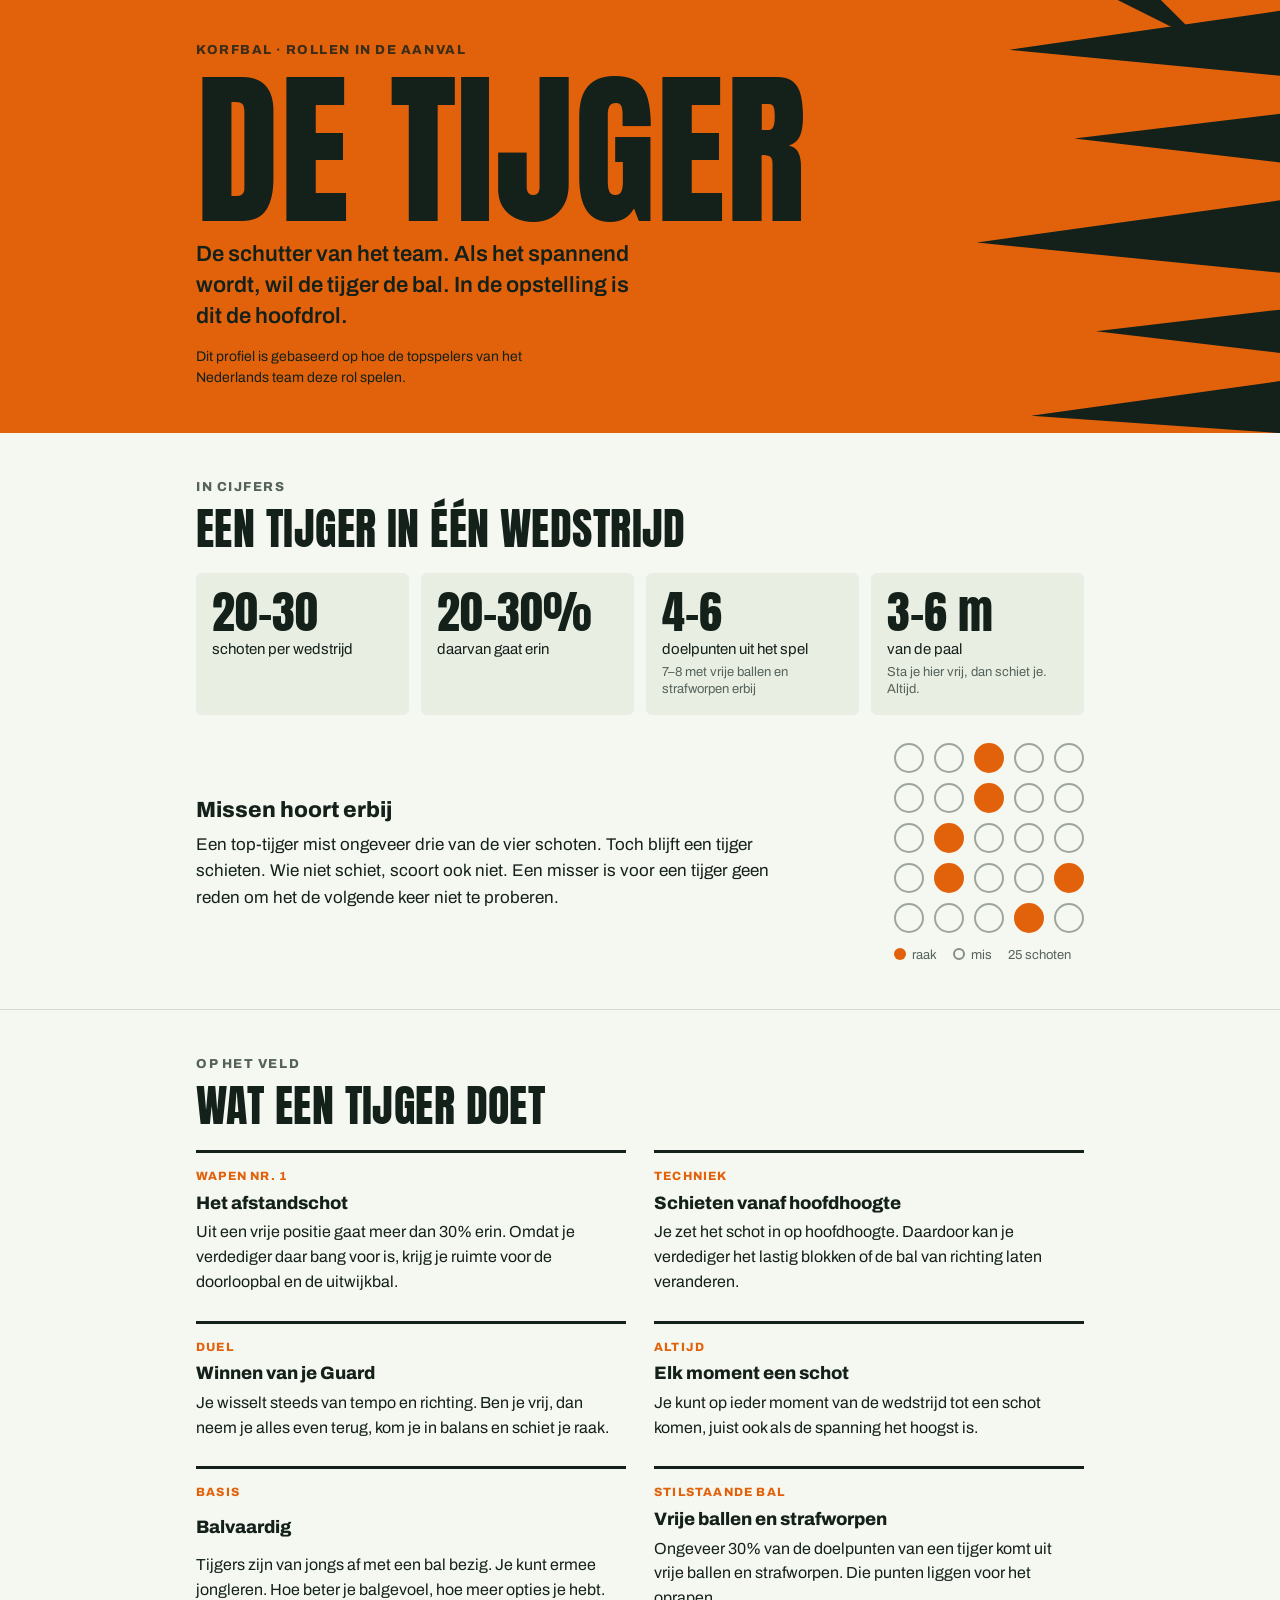
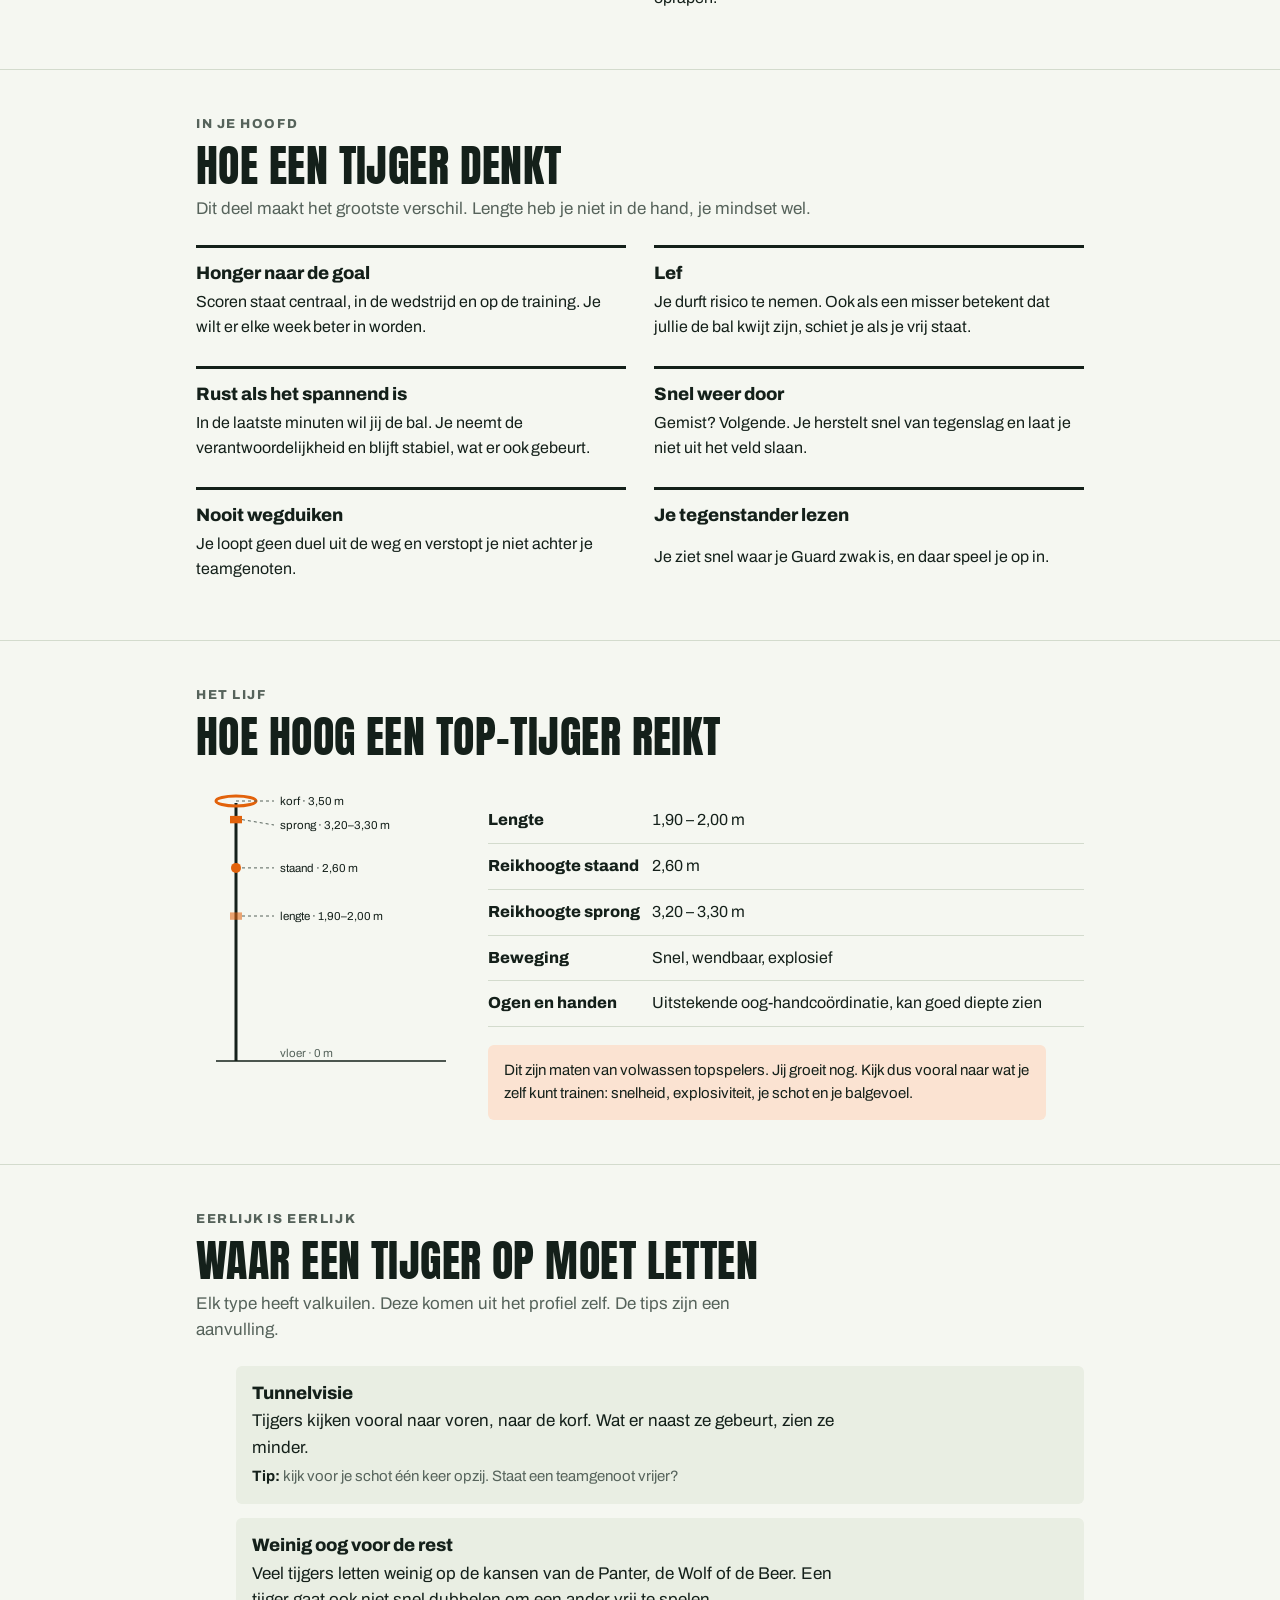
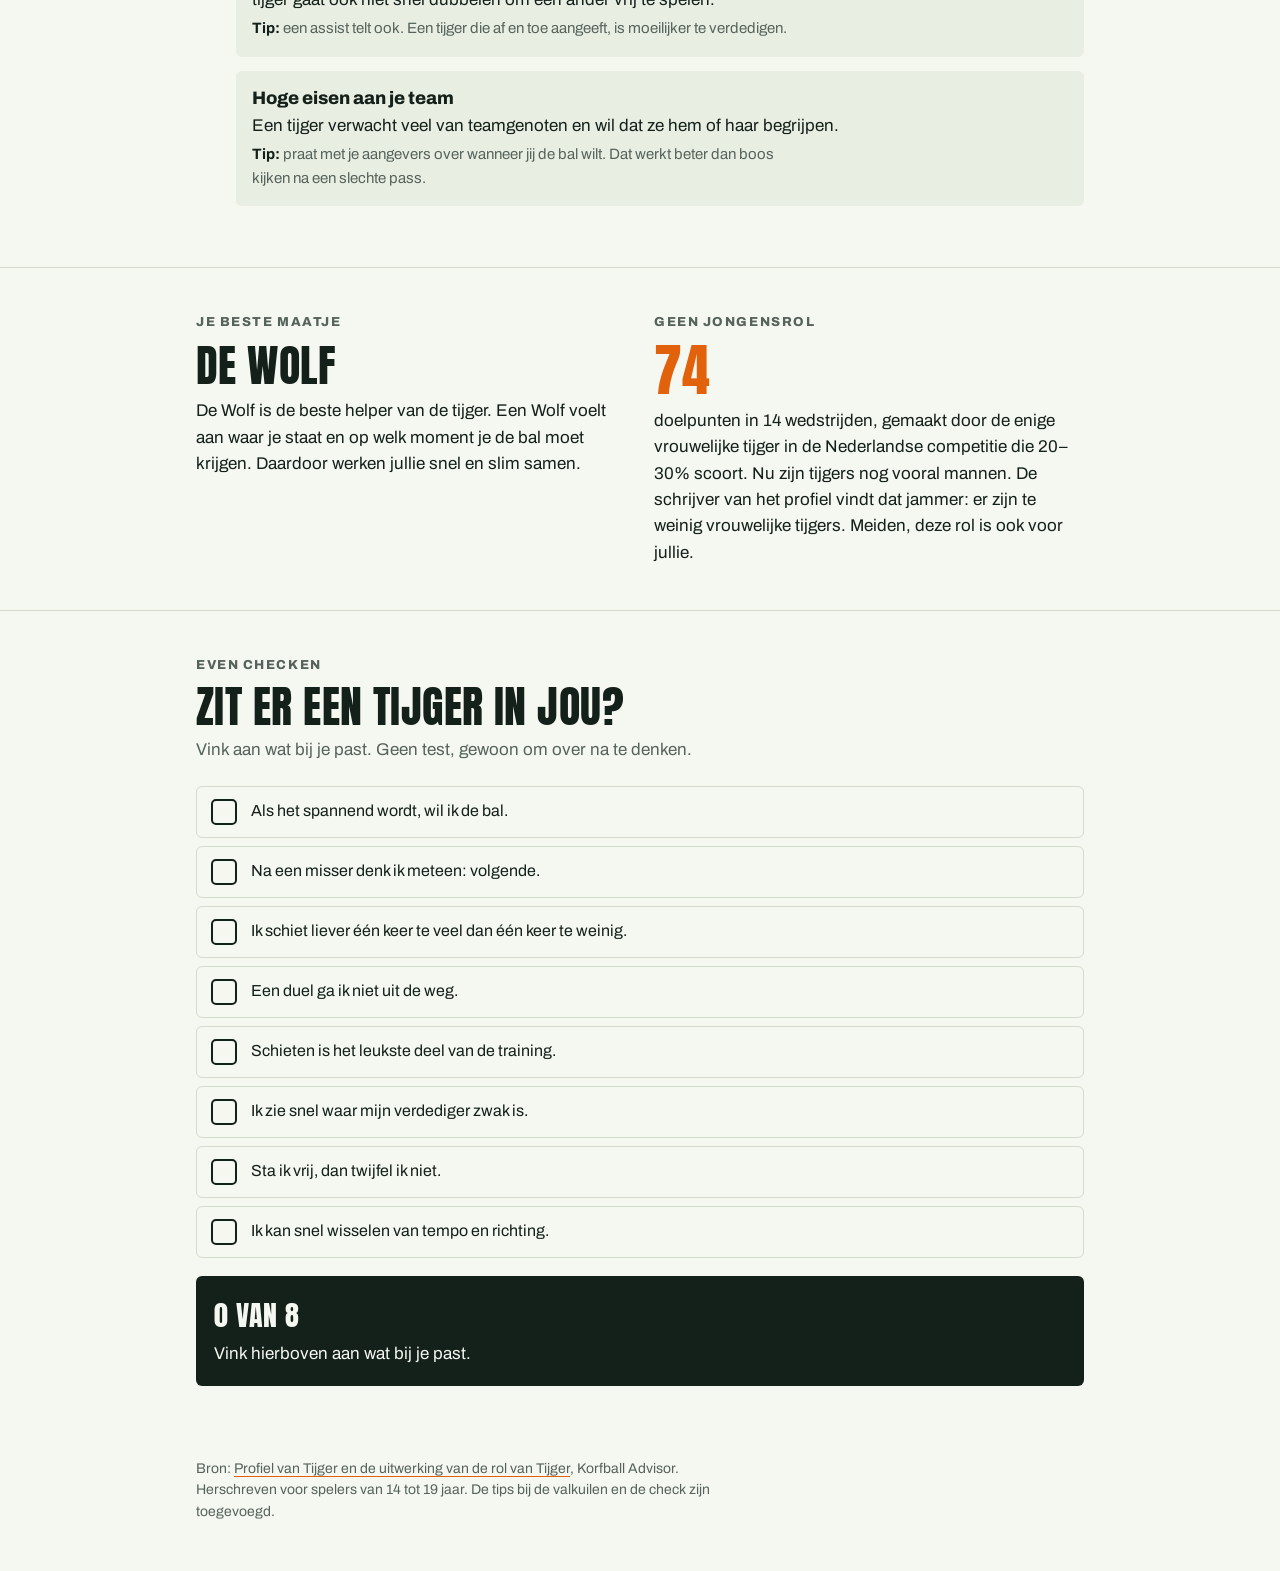
==== index.html @ 72ff1e65 "Profiel van de Tijger voor spelers van 14-19 jaar Co-Authored-By: Claude Opus 5.5 <noreply@anthropic" ====
<!doctype html>
<html lang="nl">
<head>
<meta charset="utf-8">
<meta name="viewport" content="width=device-width, initial-scale=1, viewport-fit=cover">
<style>:root{padding-top:env(safe-area-inset-top,0px);padding-bottom:env(safe-area-inset-bottom,0px)}body{margin:0}img{max-width:100%}[hidden]{display:none!important}</style>
<title>Profiel van de Tijger</title>
<link rel="preconnect" href="https://fonts.googleapis.com">
<link rel="preconnect" href="https://fonts.gstatic.com" crossorigin>
<link rel="stylesheet" href="https://fonts.googleapis.com/css2?family=Anton&family=Archivo:wght@400;600;800&display=swap">
<style>
/* Layout: oranje openingsband met tijgerstrepen, daarna één smalle kolom met korte blokken die je op je telefoon wegscrollt */
:root {
  --bg: #F5F7F1;
  --panel: #E9EEE3;
  --ink: #14201A;
  --muted: #56635B;
  --line: #D3DBCD;
  --accent: #E2620B;
  --accent-soft: #FBE3D2;
  --on-accent: #14201A;
  --stripe: #14201A;
  --display: "Anton", "Impact", "Arial Narrow", sans-serif;
  --body: "Archivo", "Helvetica Neue", Arial, sans-serif;
}
@media (prefers-color-scheme: dark) {
  :root:not([data-theme="light"]) {
    --bg: #0F1612; --panel: #18231D; --ink: #EEF2EB; --muted: #9DAAA1; --line: #2B382F;
    --accent: #FF8A2B; --accent-soft: #3A2414; --on-accent: #14201A; --stripe: #14201A;
    color-scheme: dark;
  }
}
:root[data-theme="dark"] {
  --bg: #0F1612; --panel: #18231D; --ink: #EEF2EB; --muted: #9DAAA1; --line: #2B382F;
  --accent: #FF8A2B; --accent-soft: #3A2414; --on-accent: #14201A; --stripe: #14201A;
  color-scheme: dark;
}

* { box-sizing: border-box; }
body {
  background: var(--bg); color: var(--ink);
  font-family: var(--body); font-size: 17px; line-height: 1.55;
}
.wrap {
  max-width: 920px; margin: 0 auto;
  padding-left: max(16px, env(safe-area-inset-left, 0px));
  padding-right: max(16px, env(safe-area-inset-right, 0px));
}
h1, h2, h3 { margin: 0; text-wrap: balance; }
h2 { font-family: var(--display); font-weight: 400; font-size: clamp(30px, 6vw, 44px); line-height: 1.05; letter-spacing: .01em; text-transform: uppercase; }
h3 { font-size: 18px; font-weight: 800; line-height: 1.25; }
p { margin: 0; max-width: 62ch; }
.eyebrow { font-size: 13px; font-weight: 800; letter-spacing: .12em; text-transform: uppercase; color: var(--muted); }
a { color: inherit; text-decoration-color: var(--accent); text-underline-offset: 3px; }
a:focus-visible, input:focus-visible + .box { outline: 3px solid var(--accent); outline-offset: 3px; }

/* Hero */
.hero { background: var(--accent); color: var(--on-accent); position: relative; overflow: hidden; }
.hero .wrap { padding-block: 40px 44px; position: relative; z-index: 1; display: grid; gap: 14px; }
.hero .eyebrow { color: var(--on-accent); opacity: .8; }
.hero h1 { font-family: var(--display); font-weight: 400; font-size: clamp(72px, 19vw, 168px); line-height: .9; text-transform: uppercase; letter-spacing: .005em; }
.hero .lead { font-size: clamp(18px, 2.6vw, 22px); font-weight: 600; max-width: 34ch; line-height: 1.4; }
.hero .note { font-size: 14px; max-width: 46ch; }
.stripes { position: absolute; top: 0; right: 0; height: 100%; width: min(46%, 420px); }
.stripes polygon { fill: var(--stripe); }
@media (max-width: 600px) { .stripes { width: 52%; opacity: .55; } }

section { padding-block: 44px; border-bottom: 1px solid var(--line); }
section:last-of-type { border-bottom: 0; }
.sec-head { display: grid; gap: 8px; margin-bottom: 22px; }
.sec-head p { color: var(--muted); }

/* Cijfers */
.stats { display: grid; grid-template-columns: repeat(4, minmax(0, 1fr)); gap: 12px; }
@media (max-width: 720px) { .stats { grid-template-columns: repeat(2, minmax(0, 1fr)); } }
.stat { background: var(--panel); border-radius: 6px; padding: 16px; display: grid; gap: 4px; align-content: start; }
.stat b { font-family: var(--display); font-weight: 400; font-size: clamp(34px, 6vw, 46px); line-height: 1; color: var(--ink); font-variant-numeric: tabular-nums; }
.stat span { font-size: 15px; line-height: 1.35; }
.stat small { font-size: 13px; color: var(--muted); line-height: 1.35; }

.miss { margin-top: 28px; display: grid; grid-template-columns: minmax(0, 1fr) auto; gap: 28px; align-items: center; }
@media (max-width: 620px) { .miss { grid-template-columns: minmax(0, 1fr); } }
.miss h3 { font-size: 22px; margin-bottom: 8px; }
.dots { display: grid; grid-template-columns: repeat(5, 30px); gap: 10px; }
.dot { width: 30px; height: 30px; border-radius: 50%; border: 2.5px solid var(--muted); opacity: .55; }
.dot.hit { background: var(--accent); border-color: var(--accent); opacity: 1; }
.legend { display: flex; gap: 16px; margin-top: 12px; font-size: 13px; color: var(--muted); }
.legend i { display: inline-block; width: 12px; height: 12px; border-radius: 50%; vertical-align: -1px; margin-right: 6px; }
.legend .h { background: var(--accent); }
.legend .m { border: 2px solid var(--muted); opacity: .7; }

/* Kaarten */
.grid { display: grid; grid-template-columns: repeat(2, minmax(0, 1fr)); gap: 12px 28px; }
@media (max-width: 640px) { .grid { grid-template-columns: minmax(0, 1fr); } }
.item { display: grid; gap: 6px; padding-block: 14px; border-top: 3px solid var(--ink); }
.item p { font-size: 16px; }
.item .tag { font-size: 12px; font-weight: 800; letter-spacing: .1em; text-transform: uppercase; color: var(--accent); }

/* Lijf */
.body-wrap { display: grid; grid-template-columns: 260px minmax(0, 1fr); gap: 32px; align-items: start; }
@media (max-width: 640px) { .body-wrap { grid-template-columns: minmax(0, 1fr); } }
.ruler { width: 100%; max-width: 260px; height: auto; }
.ruler text { fill: var(--ink); font-family: var(--body); font-size: 11.5px; }
.ruler .mut { fill: var(--muted); }
.ruler .ln { stroke: var(--ink); }
.ruler .tick { stroke: var(--muted); stroke-dasharray: 3 3; }
.ruler .band { fill: var(--accent); }
.ruler .korf { stroke: var(--accent); fill: none; }
.facts { display: grid; gap: 0; }
.fact { display: grid; grid-template-columns: 9.5em minmax(0, 1fr); gap: 12px; padding-block: 10px; border-bottom: 1px solid var(--line); font-size: 16px; }
.fact dt { font-weight: 800; }
.fact dd { margin: 0; font-variant-numeric: tabular-nums; }
.callout { margin-top: 18px; background: var(--accent-soft); border-radius: 6px; padding: 14px 16px; font-size: 15px; }

/* Let op */
.watch { display: grid; gap: 14px; }
.watch li { list-style: none; display: grid; gap: 4px; padding: 16px; background: var(--panel); border-radius: 6px; }
.watch ul { margin: 0; padding: 0; display: grid; gap: 12px; }
.watch .tip { font-size: 15px; color: var(--muted); }
.watch .tip b { color: var(--ink); }

.duo { display: grid; grid-template-columns: repeat(2, minmax(0, 1fr)); gap: 28px; }
@media (max-width: 640px) { .duo { grid-template-columns: minmax(0, 1fr); } }
.duo > div { display: grid; gap: 10px; align-content: start; }
.big { font-family: var(--display); font-size: 56px; line-height: 1; color: var(--accent); font-variant-numeric: tabular-nums; }

/* Check */
.check { display: grid; gap: 8px; margin: 0; padding: 0; }
.check li { list-style: none; }
.check label { display: flex; gap: 14px; align-items: center; padding: 12px 14px; border: 1px solid var(--line); border-radius: 6px; cursor: pointer; font-size: 16px; }
.check input { position: absolute; opacity: 0; width: 1px; height: 1px; }
.box { flex: none; width: 26px; height: 26px; border: 2.5px solid var(--ink); border-radius: 5px; display: grid; place-items: center; }
.box svg { width: 16px; height: 16px; opacity: 0; }
.box svg path { stroke: var(--on-accent); }
.check input:checked + .box { background: var(--accent); border-color: var(--accent); }
.check input:checked + .box svg { opacity: 1; }
.check input:checked ~ span { font-weight: 600; }
.result { margin-top: 18px; padding: 18px; border-radius: 6px; background: var(--ink); color: var(--bg); display: grid; gap: 4px; }
.result b { font-family: var(--display); font-weight: 400; font-size: 28px; letter-spacing: .02em; text-transform: uppercase; }

footer { padding-block: 28px 48px; font-size: 14px; color: var(--muted); }
footer p { max-width: 70ch; }

@media (prefers-reduced-motion: no-preference) {
  .box { transition: background .15s ease, border-color .15s ease; }
}
</style>
</head>
<body>

<header class="hero">
  <svg class="stripes" viewBox="0 0 400 400" preserveAspectRatio="xMaxYMid slice" aria-hidden="true">
    <polygon points="400,10 150,46 400,70"/>
    <polygon points="400,105 210,128 400,150"/>
    <polygon points="400,185 120,224 400,252"/>
    <polygon points="400,286 230,306 400,326"/>
    <polygon points="400,352 170,384 400,400"/>
    <polygon points="290,0 250,0 330,40"/>
  </svg>
  <div class="wrap">
    <span class="eyebrow">Korfbal · rollen in de aanval</span>
    <h1>De Tijger</h1>
    <p class="lead">De schutter van het team. Als het spannend wordt, wil de tijger de bal. In de opstelling is dit de hoofdrol.</p>
    <p class="note">Dit profiel is gebaseerd op hoe de topspelers van het Nederlands team deze rol spelen.</p>
  </div>
</header>

<main>
  <section>
    <div class="wrap">
      <div class="sec-head">
        <span class="eyebrow">In cijfers</span>
        <h2>Een tijger in één wedstrijd</h2>
      </div>
      <div class="stats">
        <div class="stat"><b>20–30</b><span>schoten per wedstrijd</span></div>
        <div class="stat"><b>20–30%</b><span>daarvan gaat erin</span></div>
        <div class="stat"><b>4–6</b><span>doelpunten uit het spel</span><small>7–8 met vrije ballen en strafworpen erbij</small></div>
        <div class="stat"><b>3–6 m</b><span>van de paal</span><small>Sta je hier vrij, dan schiet je. Altijd.</small></div>
      </div>

      <div class="miss">
        <div>
          <h3>Missen hoort erbij</h3>
          <p>Een top-tijger mist ongeveer drie van de vier schoten. Toch blijft een tijger schieten. Wie niet schiet, scoort ook niet. Een misser is voor een tijger geen reden om het de volgende keer niet te proberen.</p>
        </div>
        <div>
          <div class="dots" role="img" aria-label="25 schoten, waarvan 6 raak">
            <span class="dot"></span><span class="dot"></span><span class="dot hit"></span><span class="dot"></span><span class="dot"></span>
            <span class="dot"></span><span class="dot"></span><span class="dot hit"></span><span class="dot"></span><span class="dot"></span>
            <span class="dot"></span><span class="dot hit"></span><span class="dot"></span><span class="dot"></span><span class="dot"></span>
            <span class="dot"></span><span class="dot hit"></span><span class="dot"></span><span class="dot"></span><span class="dot hit"></span>
            <span class="dot"></span><span class="dot"></span><span class="dot"></span><span class="dot hit"></span><span class="dot"></span>
          </div>
          <div class="legend"><span><i class="h"></i>raak</span><span><i class="m"></i>mis</span><span>25 schoten</span></div>
        </div>
      </div>
    </div>
  </section>

  <section>
    <div class="wrap">
      <div class="sec-head">
        <span class="eyebrow">Op het veld</span>
        <h2>Wat een tijger doet</h2>
      </div>
      <div class="grid">
        <div class="item"><span class="tag">Wapen nr. 1</span><h3>Het afstandschot</h3><p>Uit een vrije positie gaat meer dan 30% erin. Omdat je verdediger daar bang voor is, krijg je ruimte voor de doorloopbal en de uitwijkbal.</p></div>
        <div class="item"><span class="tag">Techniek</span><h3>Schieten vanaf hoofdhoogte</h3><p>Je zet het schot in op hoofdhoogte. Daardoor kan je verdediger het lastig blokken of de bal van richting laten veranderen.</p></div>
        <div class="item"><span class="tag">Duel</span><h3>Winnen van je Guard</h3><p>Je wisselt steeds van tempo en richting. Ben je vrij, dan neem je alles even terug, kom je in balans en schiet je raak.</p></div>
        <div class="item"><span class="tag">Altijd</span><h3>Elk moment een schot</h3><p>Je kunt op ieder moment van de wedstrijd tot een schot komen, juist ook als de spanning het hoogst is.</p></div>
        <div class="item"><span class="tag">Basis</span><h3>Balvaardig</h3><p>Tijgers zijn van jongs af met een bal bezig. Je kunt ermee jongleren. Hoe beter je balgevoel, hoe meer opties je hebt.</p></div>
        <div class="item"><span class="tag">Stilstaande bal</span><h3>Vrije ballen en strafworpen</h3><p>Ongeveer 30% van de doelpunten van een tijger komt uit vrije ballen en strafworpen. Die punten liggen voor het oprapen.</p></div>
      </div>
    </div>
  </section>

  <section>
    <div class="wrap">
      <div class="sec-head">
        <span class="eyebrow">In je hoofd</span>
        <h2>Hoe een tijger denkt</h2>
        <p>Dit deel maakt het grootste verschil. Lengte heb je niet in de hand, je mindset wel.</p>
      </div>
      <div class="grid">
        <div class="item"><h3>Honger naar de goal</h3><p>Scoren staat centraal, in de wedstrijd en op de training. Je wilt er elke week beter in worden.</p></div>
        <div class="item"><h3>Lef</h3><p>Je durft risico te nemen. Ook als een misser betekent dat jullie de bal kwijt zijn, schiet je als je vrij staat.</p></div>
        <div class="item"><h3>Rust als het spannend is</h3><p>In de laatste minuten wil jij de bal. Je neemt de verantwoordelijkheid en blijft stabiel, wat er ook gebeurt.</p></div>
        <div class="item"><h3>Snel weer door</h3><p>Gemist? Volgende. Je herstelt snel van tegenslag en laat je niet uit het veld slaan.</p></div>
        <div class="item"><h3>Nooit wegduiken</h3><p>Je loopt geen duel uit de weg en verstopt je niet achter je teamgenoten.</p></div>
        <div class="item"><h3>Je tegenstander lezen</h3><p>Je ziet snel waar je Guard zwak is, en daar speel je op in.</p></div>
      </div>
    </div>
  </section>

  <section>
    <div class="wrap">
      <div class="sec-head">
        <span class="eyebrow">Het lijf</span>
        <h2>Hoe hoog een top-tijger reikt</h2>
      </div>
      <div class="body-wrap">
        <svg class="ruler" viewBox="0 0 260 300" role="img" aria-label="Schaal van 0 tot 3,50 meter: lengte tot 2,00 m, reikhoogte staand 2,60 m, in sprong 3,20 tot 3,30 m, korf op 3,50 m">
          <line class="ln" x1="40" y1="280" x2="40" y2="22" stroke-width="3"/>
          <line class="ln" x1="20" y1="280" x2="250" y2="280" stroke-width="1.5"/>
          <ellipse class="korf" cx="40" cy="20" rx="20" ry="5" stroke-width="3"/>
          <line class="tick" x1="40" y1="20" x2="78" y2="20"/>
          <text x="84" y="24">korf · 3,50 m</text>
          <rect class="band" x="34" y="34.9" width="12" height="7.4"/>
          <line class="tick" x1="46" y1="38.6" x2="78" y2="44"/>
          <text x="84" y="48">sprong · 3,20–3,30 m</text>
          <circle class="band" cx="40" cy="86.9" r="5"/>
          <line class="tick" x1="46" y1="86.9" x2="78" y2="86.9"/>
          <text x="84" y="91">staand · 2,60 m</text>
          <rect class="band" x="34" y="131.4" width="12" height="7.4" opacity=".55"/>
          <line class="tick" x1="46" y1="135" x2="78" y2="135"/>
          <text x="84" y="139">lengte · 1,90–2,00 m</text>
          <text class="mut" x="84" y="276">vloer · 0 m</text>
        </svg>
        <div>
          <dl class="facts">
            <div class="fact"><dt>Lengte</dt><dd>1,90 – 2,00 m</dd></div>
            <div class="fact"><dt>Reikhoogte staand</dt><dd>2,60 m</dd></div>
            <div class="fact"><dt>Reikhoogte sprong</dt><dd>3,20 – 3,30 m</dd></div>
            <div class="fact"><dt>Beweging</dt><dd>Snel, wendbaar, explosief</dd></div>
            <div class="fact"><dt>Ogen en handen</dt><dd>Uitstekende oog-handcoördinatie, kan goed diepte zien</dd></div>
          </dl>
          <p class="callout">Dit zijn maten van volwassen topspelers. Jij groeit nog. Kijk dus vooral naar wat je zelf kunt trainen: snelheid, explosiviteit, je schot en je balgevoel.</p>
        </div>
      </div>
    </div>
  </section>

  <section>
    <div class="wrap">
      <div class="sec-head">
        <span class="eyebrow">Eerlijk is eerlijk</span>
        <h2>Waar een tijger op moet letten</h2>
        <p>Elk type heeft valkuilen. Deze komen uit het profiel zelf. De tips zijn een aanvulling.</p>
      </div>
      <ul class="watch">
        <li><h3>Tunnelvisie</h3><p>Tijgers kijken vooral naar voren, naar de korf. Wat er naast ze gebeurt, zien ze minder.</p><p class="tip"><b>Tip:</b> kijk voor je schot één keer opzij. Staat een teamgenoot vrijer?</p></li>
        <li><h3>Weinig oog voor de rest</h3><p>Veel tijgers letten weinig op de kansen van de Panter, de Wolf of de Beer. Een tijger gaat ook niet snel dubbelen om een ander vrij te spelen.</p><p class="tip"><b>Tip:</b> een assist telt ook. Een tijger die af en toe aangeeft, is moeilijker te verdedigen.</p></li>
        <li><h3>Hoge eisen aan je team</h3><p>Een tijger verwacht veel van teamgenoten en wil dat ze hem of haar begrijpen.</p><p class="tip"><b>Tip:</b> praat met je aangevers over wanneer jij de bal wilt. Dat werkt beter dan boos kijken na een slechte pass.</p></li>
      </ul>
    </div>
  </section>

  <section>
    <div class="wrap duo">
      <div>
        <span class="eyebrow">Je beste maatje</span>
        <h2>De Wolf</h2>
        <p>De Wolf is de beste helper van de tijger. Een Wolf voelt aan waar je staat en op welk moment je de bal moet krijgen. Daardoor werken jullie snel en slim samen.</p>
      </div>
      <div>
        <span class="eyebrow">Geen jongensrol</span>
        <span class="big">74</span>
        <p>doelpunten in 14 wedstrijden, gemaakt door de enige vrouwelijke tijger in de Nederlandse competitie die 20–30% scoort. Nu zijn tijgers nog vooral mannen. De schrijver van het profiel vindt dat jammer: er zijn te weinig vrouwelijke tijgers. Meiden, deze rol is ook voor jullie.</p>
      </div>
    </div>
  </section>

  <section>
    <div class="wrap">
      <div class="sec-head">
        <span class="eyebrow">Even checken</span>
        <h2>Zit er een tijger in jou?</h2>
        <p>Vink aan wat bij je past. Geen test, gewoon om over na te denken.</p>
      </div>
      <ul class="check" id="check">
        <li><label for="c1"><input type="checkbox" id="c1"><span class="box"><svg viewBox="0 0 16 16" aria-hidden="true"><path d="M3 8.5l3.2 3L13 4.5" fill="none" stroke-width="2.5" stroke-linecap="round" stroke-linejoin="round"/></svg></span><span>Als het spannend wordt, wil ik de bal.</span></label></li>
        <li><label for="c2"><input type="checkbox" id="c2"><span class="box"><svg viewBox="0 0 16 16" aria-hidden="true"><path d="M3 8.5l3.2 3L13 4.5" fill="none" stroke-width="2.5" stroke-linecap="round" stroke-linejoin="round"/></svg></span><span>Na een misser denk ik meteen: volgende.</span></label></li>
        <li><label for="c3"><input type="checkbox" id="c3"><span class="box"><svg viewBox="0 0 16 16" aria-hidden="true"><path d="M3 8.5l3.2 3L13 4.5" fill="none" stroke-width="2.5" stroke-linecap="round" stroke-linejoin="round"/></svg></span><span>Ik schiet liever één keer te veel dan één keer te weinig.</span></label></li>
        <li><label for="c4"><input type="checkbox" id="c4"><span class="box"><svg viewBox="0 0 16 16" aria-hidden="true"><path d="M3 8.5l3.2 3L13 4.5" fill="none" stroke-width="2.5" stroke-linecap="round" stroke-linejoin="round"/></svg></span><span>Een duel ga ik niet uit de weg.</span></label></li>
        <li><label for="c5"><input type="checkbox" id="c5"><span class="box"><svg viewBox="0 0 16 16" aria-hidden="true"><path d="M3 8.5l3.2 3L13 4.5" fill="none" stroke-width="2.5" stroke-linecap="round" stroke-linejoin="round"/></svg></span><span>Schieten is het leukste deel van de training.</span></label></li>
        <li><label for="c6"><input type="checkbox" id="c6"><span class="box"><svg viewBox="0 0 16 16" aria-hidden="true"><path d="M3 8.5l3.2 3L13 4.5" fill="none" stroke-width="2.5" stroke-linecap="round" stroke-linejoin="round"/></svg></span><span>Ik zie snel waar mijn verdediger zwak is.</span></label></li>
        <li><label for="c7"><input type="checkbox" id="c7"><span class="box"><svg viewBox="0 0 16 16" aria-hidden="true"><path d="M3 8.5l3.2 3L13 4.5" fill="none" stroke-width="2.5" stroke-linecap="round" stroke-linejoin="round"/></svg></span><span>Sta ik vrij, dan twijfel ik niet.</span></label></li>
        <li><label for="c8"><input type="checkbox" id="c8"><span class="box"><svg viewBox="0 0 16 16" aria-hidden="true"><path d="M3 8.5l3.2 3L13 4.5" fill="none" stroke-width="2.5" stroke-linecap="round" stroke-linejoin="round"/></svg></span><span>Ik kan snel wisselen van tempo en richting.</span></label></li>
      </ul>
      <div class="result" aria-live="polite">
        <b id="score">0 van 8</b>
        <span id="verdict">Vink hierboven aan wat bij je past.</span>
      </div>
    </div>
  </section>
</main>

<footer>
  <div class="wrap">
    <p>Bron: <a href="https://korfballadvisor.blogspot.com/search/label/Tijger" target="_blank" rel="noopener">Profiel van Tijger en de uitwerking van de rol van Tijger</a>, Korfball Advisor. Herschreven voor spelers van 14 tot 19 jaar. De tips bij de valkuilen en de check zijn toegevoegd.</p>
  </div>
</footer>

<script>
(function () {
  var boxes = document.querySelectorAll('#check input');
  var score = document.getElementById('score');
  var verdict = document.getElementById('verdict');
  function update() {
    var n = 0;
    boxes.forEach(function (b) { if (b.checked) n++; });
    score.textContent = n + ' van 8';
    if (n === 0) verdict.textContent = 'Vink hierboven aan wat bij je past.';
    else if (n <= 2) verdict.textContent = 'Je kracht zit waarschijnlijk ergens anders. Ook goed: een tijger heeft teamgenoten nodig die het spel lezen en aangeven.';
    else if (n <= 5) verdict.textContent = 'Er zit een tijger in je. Werk aan je schot en je lef, en kijk wat er gebeurt.';
    else verdict.textContent = 'Tijger-alarm. Vraag je trainer eens of deze rol bij je past.';
  }
  boxes.forEach(function (b) { b.addEventListener('change', update); });
  update();
})();
</script>

</body>
</html>
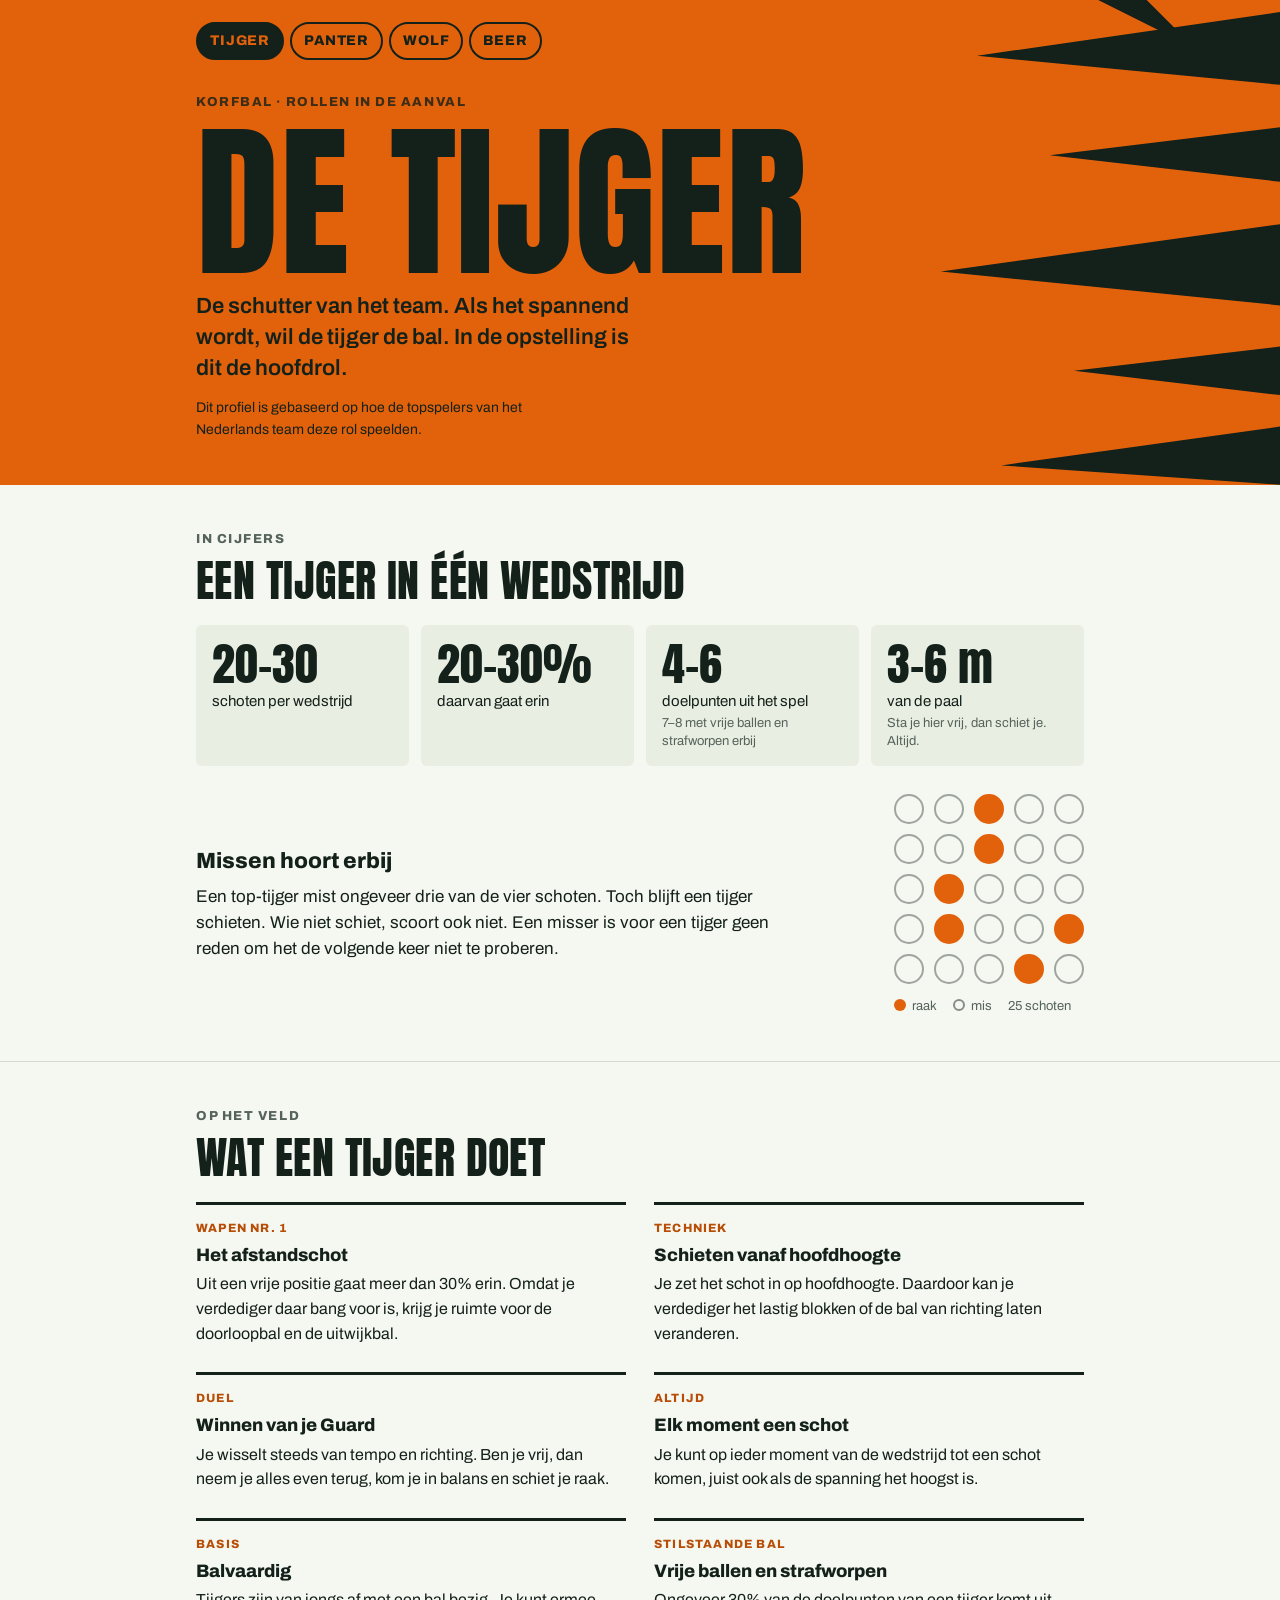
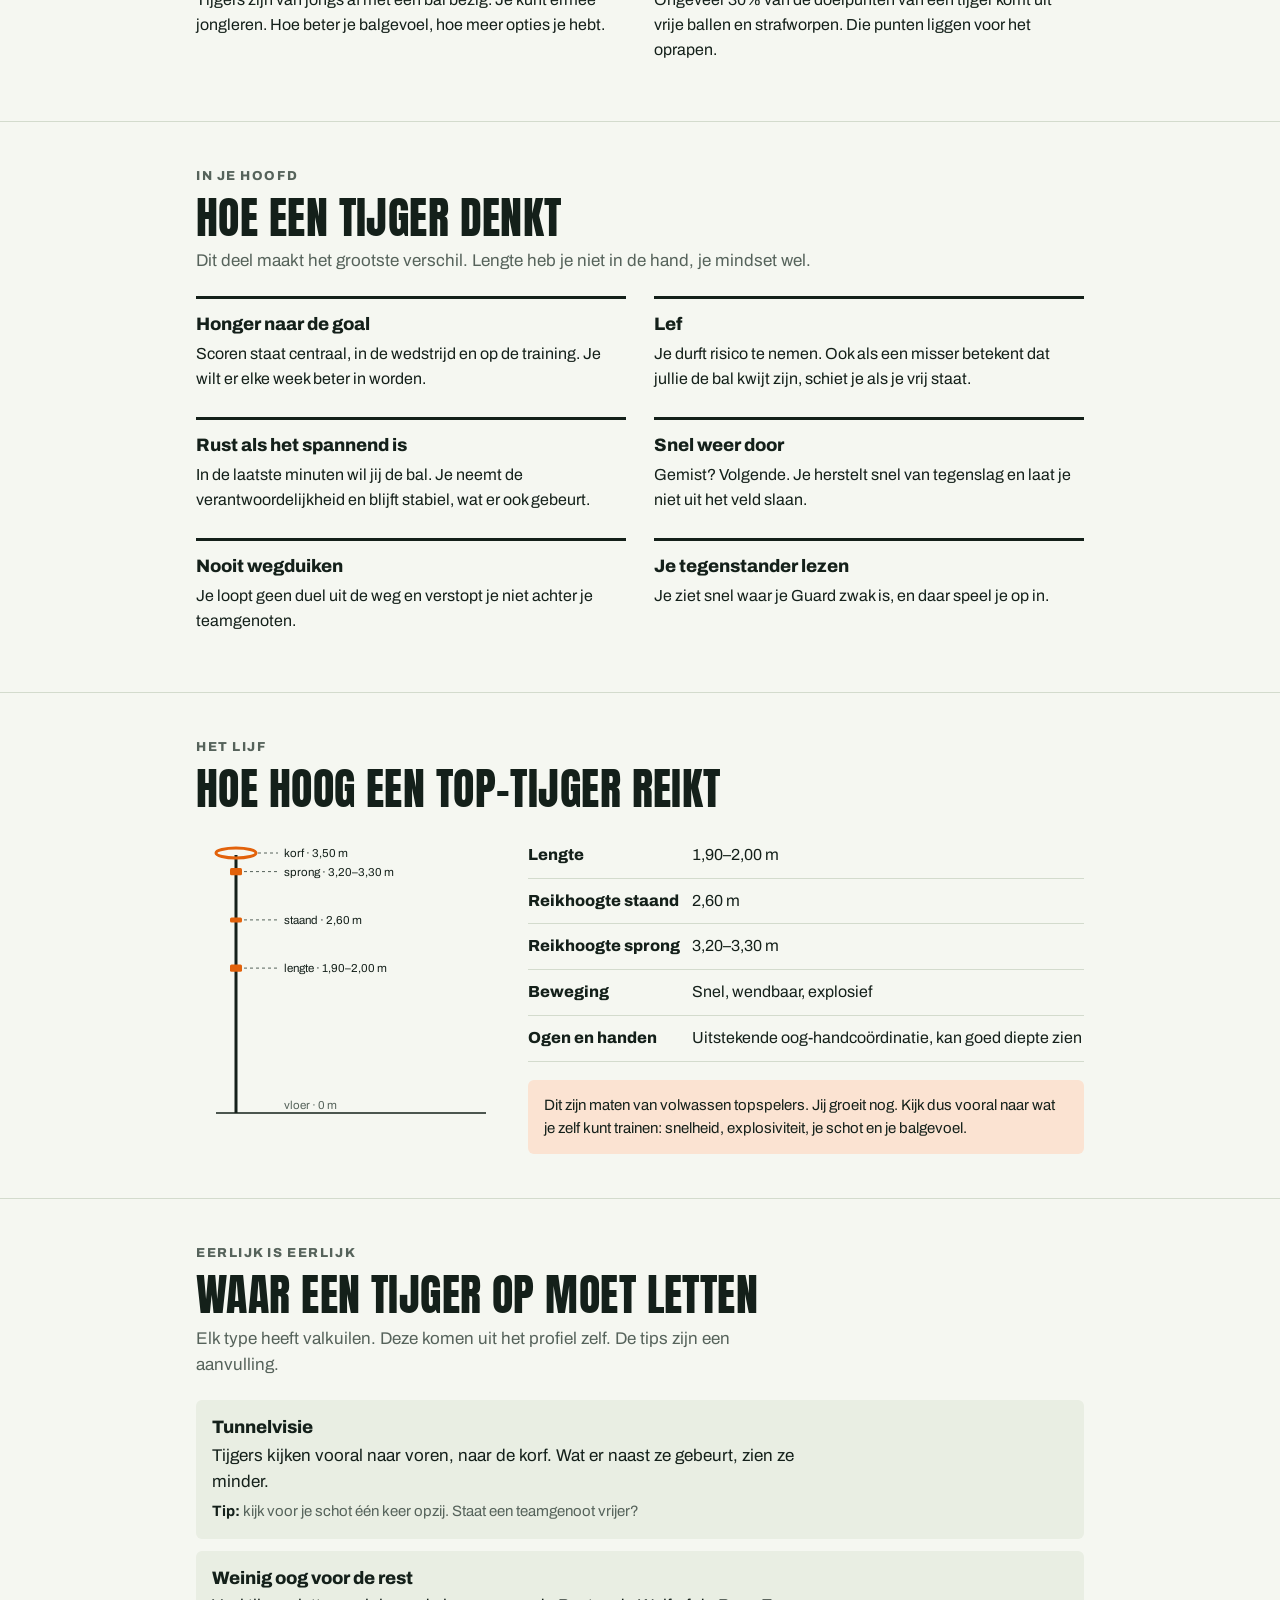
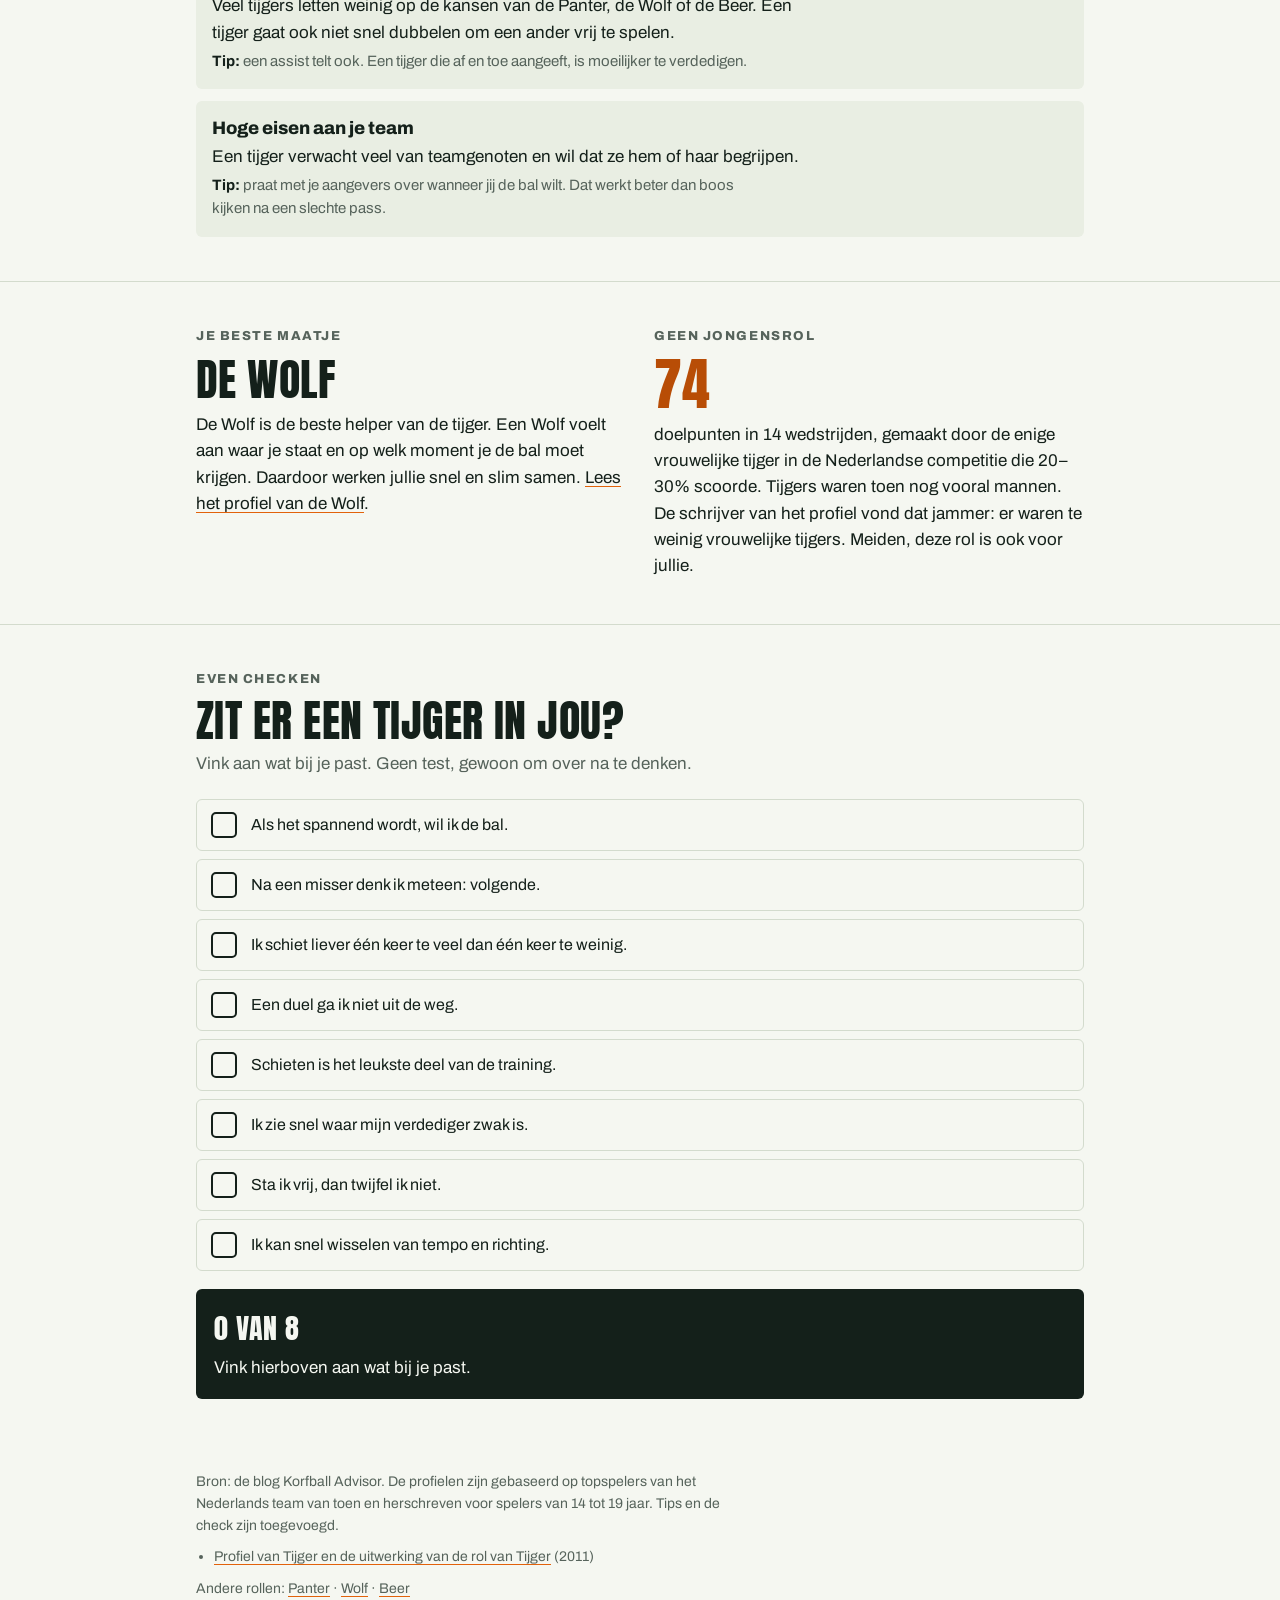
==== commit 7955c970: "Profielen van Panter, Wolf en Beer toegevoegd, gedeelde opmaak en rolnavigatie Co-Authored-By: Claud" ====
--- a/index.html
+++ b/index.html
@@ -3,335 +3,46 @@
 <head>
 <meta charset="utf-8">
 <meta name="viewport" content="width=device-width, initial-scale=1, viewport-fit=cover">
-<style>:root{padding-top:env(safe-area-inset-top,0px);padding-bottom:env(safe-area-inset-bottom,0px)}body{margin:0}img{max-width:100%}[hidden]{display:none!important}</style>
 <title>Profiel van de Tijger</title>
+<meta name="description" content="Het korfbalprofiel van de Tijger, herschreven voor spelers van 14 tot 19 jaar.">
 <link rel="preconnect" href="https://fonts.googleapis.com">
 <link rel="preconnect" href="https://fonts.gstatic.com" crossorigin>
 <link rel="stylesheet" href="https://fonts.googleapis.com/css2?family=Anton&family=Archivo:wght@400;600;800&display=swap">
+<link rel="stylesheet" href="style.css">
 <style>
-/* Layout: oranje openingsband met tijgerstrepen, daarna één smalle kolom met korte blokken die je op je telefoon wegscrollt */
-:root {
-  --bg: #F5F7F1;
-  --panel: #E9EEE3;
-  --ink: #14201A;
-  --muted: #56635B;
-  --line: #D3DBCD;
-  --accent: #E2620B;
-  --accent-soft: #FBE3D2;
-  --on-accent: #14201A;
-  --stripe: #14201A;
-  --display: "Anton", "Impact", "Arial Narrow", sans-serif;
-  --body: "Archivo", "Helvetica Neue", Arial, sans-serif;
-}
-@media (prefers-color-scheme: dark) {
-  :root:not([data-theme="light"]) {
-    --bg: #0F1612; --panel: #18231D; --ink: #EEF2EB; --muted: #9DAAA1; --line: #2B382F;
-    --accent: #FF8A2B; --accent-soft: #3A2414; --on-accent: #14201A; --stripe: #14201A;
-    color-scheme: dark;
-  }
-}
-:root[data-theme="dark"] {
-  --bg: #0F1612; --panel: #18231D; --ink: #EEF2EB; --muted: #9DAAA1; --line: #2B382F;
-  --accent: #FF8A2B; --accent-soft: #3A2414; --on-accent: #14201A; --stripe: #14201A;
-  color-scheme: dark;
-}
-
-* { box-sizing: border-box; }
-body {
-  background: var(--bg); color: var(--ink);
-  font-family: var(--body); font-size: 17px; line-height: 1.55;
-}
-.wrap {
-  max-width: 920px; margin: 0 auto;
-  padding-left: max(16px, env(safe-area-inset-left, 0px));
-  padding-right: max(16px, env(safe-area-inset-right, 0px));
-}
-h1, h2, h3 { margin: 0; text-wrap: balance; }
-h2 { font-family: var(--display); font-weight: 400; font-size: clamp(30px, 6vw, 44px); line-height: 1.05; letter-spacing: .01em; text-transform: uppercase; }
-h3 { font-size: 18px; font-weight: 800; line-height: 1.25; }
-p { margin: 0; max-width: 62ch; }
-.eyebrow { font-size: 13px; font-weight: 800; letter-spacing: .12em; text-transform: uppercase; color: var(--muted); }
-a { color: inherit; text-decoration-color: var(--accent); text-underline-offset: 3px; }
-a:focus-visible, input:focus-visible + .box { outline: 3px solid var(--accent); outline-offset: 3px; }
-
-/* Hero */
-.hero { background: var(--accent); color: var(--on-accent); position: relative; overflow: hidden; }
-.hero .wrap { padding-block: 40px 44px; position: relative; z-index: 1; display: grid; gap: 14px; }
-.hero .eyebrow { color: var(--on-accent); opacity: .8; }
-.hero h1 { font-family: var(--display); font-weight: 400; font-size: clamp(72px, 19vw, 168px); line-height: .9; text-transform: uppercase; letter-spacing: .005em; }
-.hero .lead { font-size: clamp(18px, 2.6vw, 22px); font-weight: 600; max-width: 34ch; line-height: 1.4; }
-.hero .note { font-size: 14px; max-width: 46ch; }
-.stripes { position: absolute; top: 0; right: 0; height: 100%; width: min(46%, 420px); }
-.stripes polygon { fill: var(--stripe); }
-@media (max-width: 600px) { .stripes { width: 52%; opacity: .55; } }
-
-section { padding-block: 44px; border-bottom: 1px solid var(--line); }
-section:last-of-type { border-bottom: 0; }
-.sec-head { display: grid; gap: 8px; margin-bottom: 22px; }
-.sec-head p { color: var(--muted); }
-
-/* Cijfers */
-.stats { display: grid; grid-template-columns: repeat(4, minmax(0, 1fr)); gap: 12px; }
-@media (max-width: 720px) { .stats { grid-template-columns: repeat(2, minmax(0, 1fr)); } }
-.stat { background: var(--panel); border-radius: 6px; padding: 16px; display: grid; gap: 4px; align-content: start; }
-.stat b { font-family: var(--display); font-weight: 400; font-size: clamp(34px, 6vw, 46px); line-height: 1; color: var(--ink); font-variant-numeric: tabular-nums; }
-.stat span { font-size: 15px; line-height: 1.35; }
-.stat small { font-size: 13px; color: var(--muted); line-height: 1.35; }
-
-.miss { margin-top: 28px; display: grid; grid-template-columns: minmax(0, 1fr) auto; gap: 28px; align-items: center; }
-@media (max-width: 620px) { .miss { grid-template-columns: minmax(0, 1fr); } }
-.miss h3 { font-size: 22px; margin-bottom: 8px; }
-.dots { display: grid; grid-template-columns: repeat(5, 30px); gap: 10px; }
-.dot { width: 30px; height: 30px; border-radius: 50%; border: 2.5px solid var(--muted); opacity: .55; }
-.dot.hit { background: var(--accent); border-color: var(--accent); opacity: 1; }
-.legend { display: flex; gap: 16px; margin-top: 12px; font-size: 13px; color: var(--muted); }
-.legend i { display: inline-block; width: 12px; height: 12px; border-radius: 50%; vertical-align: -1px; margin-right: 6px; }
-.legend .h { background: var(--accent); }
-.legend .m { border: 2px solid var(--muted); opacity: .7; }
-
-/* Kaarten */
-.grid { display: grid; grid-template-columns: repeat(2, minmax(0, 1fr)); gap: 12px 28px; }
-@media (max-width: 640px) { .grid { grid-template-columns: minmax(0, 1fr); } }
-.item { display: grid; gap: 6px; padding-block: 14px; border-top: 3px solid var(--ink); }
-.item p { font-size: 16px; }
-.item .tag { font-size: 12px; font-weight: 800; letter-spacing: .1em; text-transform: uppercase; color: var(--accent); }
-
-/* Lijf */
-.body-wrap { display: grid; grid-template-columns: 260px minmax(0, 1fr); gap: 32px; align-items: start; }
-@media (max-width: 640px) { .body-wrap { grid-template-columns: minmax(0, 1fr); } }
-.ruler { width: 100%; max-width: 260px; height: auto; }
-.ruler text { fill: var(--ink); font-family: var(--body); font-size: 11.5px; }
-.ruler .mut { fill: var(--muted); }
-.ruler .ln { stroke: var(--ink); }
-.ruler .tick { stroke: var(--muted); stroke-dasharray: 3 3; }
-.ruler .band { fill: var(--accent); }
-.ruler .korf { stroke: var(--accent); fill: none; }
-.facts { display: grid; gap: 0; }
-.fact { display: grid; grid-template-columns: 9.5em minmax(0, 1fr); gap: 12px; padding-block: 10px; border-bottom: 1px solid var(--line); font-size: 16px; }
-.fact dt { font-weight: 800; }
-.fact dd { margin: 0; font-variant-numeric: tabular-nums; }
-.callout { margin-top: 18px; background: var(--accent-soft); border-radius: 6px; padding: 14px 16px; font-size: 15px; }
-
-/* Let op */
-.watch { display: grid; gap: 14px; }
-.watch li { list-style: none; display: grid; gap: 4px; padding: 16px; background: var(--panel); border-radius: 6px; }
-.watch ul { margin: 0; padding: 0; display: grid; gap: 12px; }
-.watch .tip { font-size: 15px; color: var(--muted); }
-.watch .tip b { color: var(--ink); }
-
-.duo { display: grid; grid-template-columns: repeat(2, minmax(0, 1fr)); gap: 28px; }
-@media (max-width: 640px) { .duo { grid-template-columns: minmax(0, 1fr); } }
-.duo > div { display: grid; gap: 10px; align-content: start; }
-.big { font-family: var(--display); font-size: 56px; line-height: 1; color: var(--accent); font-variant-numeric: tabular-nums; }
-
-/* Check */
-.check { display: grid; gap: 8px; margin: 0; padding: 0; }
-.check li { list-style: none; }
-.check label { display: flex; gap: 14px; align-items: center; padding: 12px 14px; border: 1px solid var(--line); border-radius: 6px; cursor: pointer; font-size: 16px; }
-.check input { position: absolute; opacity: 0; width: 1px; height: 1px; }
-.box { flex: none; width: 26px; height: 26px; border: 2.5px solid var(--ink); border-radius: 5px; display: grid; place-items: center; }
-.box svg { width: 16px; height: 16px; opacity: 0; }
-.box svg path { stroke: var(--on-accent); }
-.check input:checked + .box { background: var(--accent); border-color: var(--accent); }
-.check input:checked + .box svg { opacity: 1; }
-.check input:checked ~ span { font-weight: 600; }
-.result { margin-top: 18px; padding: 18px; border-radius: 6px; background: var(--ink); color: var(--bg); display: grid; gap: 4px; }
-.result b { font-family: var(--display); font-weight: 400; font-size: 28px; letter-spacing: .02em; text-transform: uppercase; }
-
-footer { padding-block: 28px 48px; font-size: 14px; color: var(--muted); }
-footer p { max-width: 70ch; }
-
-@media (prefers-reduced-motion: no-preference) {
-  .box { transition: background .15s ease, border-color .15s ease; }
-}
+:root { --band: #E2620B; --on-band: #14201A; --deco: #14201A; --acc: #B84D06; --fill: #E2620B; --on-fill: #14201A; --soft: #FBE3D2 }
+@media (prefers-color-scheme: dark) { :root:not([data-theme="light"]) { --band: #FF8A2B; --on-band: #14201A; --deco: #14201A; --acc: #FF9A45; --fill: #FF8A2B; --on-fill: #14201A; --soft: #3A2414 } }
+:root[data-theme="dark"] { --band: #FF8A2B; --on-band: #14201A; --deco: #14201A; --acc: #FF9A45; --fill: #FF8A2B; --on-fill: #14201A; --soft: #3A2414 }
 </style>
 </head>
 <body>
-
 <header class="hero">
-  <svg class="stripes" viewBox="0 0 400 400" preserveAspectRatio="xMaxYMid slice" aria-hidden="true">
-    <polygon points="400,10 150,46 400,70"/>
-    <polygon points="400,105 210,128 400,150"/>
-    <polygon points="400,185 120,224 400,252"/>
-    <polygon points="400,286 230,306 400,326"/>
-    <polygon points="400,352 170,384 400,400"/>
-    <polygon points="290,0 250,0 330,40"/>
-  </svg>
+  <svg class="deco" viewBox="0 0 400 400" preserveAspectRatio="xMaxYMid slice" aria-hidden="true"><polygon class="d" points="400,10 150,46 400,70"/><polygon class="d" points="400,105 210,128 400,150"/><polygon class="d" points="400,185 120,224 400,252"/><polygon class="d" points="400,286 230,306 400,326"/><polygon class="d" points="400,352 170,384 400,400"/><polygon class="d" points="290,0 250,0 330,40"/></svg>
   <div class="wrap">
+    <nav class="roles" aria-label="Rollen in de aanval"><a href="index.html" aria-current="page">Tijger</a><a href="panter.html">Panter</a><a href="wolf.html">Wolf</a><a href="beer.html">Beer</a></nav>
     <span class="eyebrow">Korfbal · rollen in de aanval</span>
     <h1>De Tijger</h1>
     <p class="lead">De schutter van het team. Als het spannend wordt, wil de tijger de bal. In de opstelling is dit de hoofdrol.</p>
-    <p class="note">Dit profiel is gebaseerd op hoe de topspelers van het Nederlands team deze rol spelen.</p>
+    <p class="note">Dit profiel is gebaseerd op hoe de topspelers van het Nederlands team deze rol speelden.</p>
   </div>
 </header>
-
 <main>
-  <section>
-    <div class="wrap">
-      <div class="sec-head">
-        <span class="eyebrow">In cijfers</span>
-        <h2>Een tijger in één wedstrijd</h2>
-      </div>
-      <div class="stats">
-        <div class="stat"><b>20–30</b><span>schoten per wedstrijd</span></div>
-        <div class="stat"><b>20–30%</b><span>daarvan gaat erin</span></div>
-        <div class="stat"><b>4–6</b><span>doelpunten uit het spel</span><small>7–8 met vrije ballen en strafworpen erbij</small></div>
-        <div class="stat"><b>3–6 m</b><span>van de paal</span><small>Sta je hier vrij, dan schiet je. Altijd.</small></div>
-      </div>
-
-      <div class="miss">
-        <div>
-          <h3>Missen hoort erbij</h3>
-          <p>Een top-tijger mist ongeveer drie van de vier schoten. Toch blijft een tijger schieten. Wie niet schiet, scoort ook niet. Een misser is voor een tijger geen reden om het de volgende keer niet te proberen.</p>
-        </div>
-        <div>
-          <div class="dots" role="img" aria-label="25 schoten, waarvan 6 raak">
-            <span class="dot"></span><span class="dot"></span><span class="dot hit"></span><span class="dot"></span><span class="dot"></span>
-            <span class="dot"></span><span class="dot"></span><span class="dot hit"></span><span class="dot"></span><span class="dot"></span>
-            <span class="dot"></span><span class="dot hit"></span><span class="dot"></span><span class="dot"></span><span class="dot"></span>
-            <span class="dot"></span><span class="dot hit"></span><span class="dot"></span><span class="dot"></span><span class="dot hit"></span>
-            <span class="dot"></span><span class="dot"></span><span class="dot"></span><span class="dot hit"></span><span class="dot"></span>
-          </div>
-          <div class="legend"><span><i class="h"></i>raak</span><span><i class="m"></i>mis</span><span>25 schoten</span></div>
-        </div>
-      </div>
-    </div>
-  </section>
-
-  <section>
-    <div class="wrap">
-      <div class="sec-head">
-        <span class="eyebrow">Op het veld</span>
-        <h2>Wat een tijger doet</h2>
-      </div>
-      <div class="grid">
-        <div class="item"><span class="tag">Wapen nr. 1</span><h3>Het afstandschot</h3><p>Uit een vrije positie gaat meer dan 30% erin. Omdat je verdediger daar bang voor is, krijg je ruimte voor de doorloopbal en de uitwijkbal.</p></div>
-        <div class="item"><span class="tag">Techniek</span><h3>Schieten vanaf hoofdhoogte</h3><p>Je zet het schot in op hoofdhoogte. Daardoor kan je verdediger het lastig blokken of de bal van richting laten veranderen.</p></div>
-        <div class="item"><span class="tag">Duel</span><h3>Winnen van je Guard</h3><p>Je wisselt steeds van tempo en richting. Ben je vrij, dan neem je alles even terug, kom je in balans en schiet je raak.</p></div>
-        <div class="item"><span class="tag">Altijd</span><h3>Elk moment een schot</h3><p>Je kunt op ieder moment van de wedstrijd tot een schot komen, juist ook als de spanning het hoogst is.</p></div>
-        <div class="item"><span class="tag">Basis</span><h3>Balvaardig</h3><p>Tijgers zijn van jongs af met een bal bezig. Je kunt ermee jongleren. Hoe beter je balgevoel, hoe meer opties je hebt.</p></div>
-        <div class="item"><span class="tag">Stilstaande bal</span><h3>Vrije ballen en strafworpen</h3><p>Ongeveer 30% van de doelpunten van een tijger komt uit vrije ballen en strafworpen. Die punten liggen voor het oprapen.</p></div>
-      </div>
-    </div>
-  </section>
-
-  <section>
-    <div class="wrap">
-      <div class="sec-head">
-        <span class="eyebrow">In je hoofd</span>
-        <h2>Hoe een tijger denkt</h2>
-        <p>Dit deel maakt het grootste verschil. Lengte heb je niet in de hand, je mindset wel.</p>
-      </div>
-      <div class="grid">
-        <div class="item"><h3>Honger naar de goal</h3><p>Scoren staat centraal, in de wedstrijd en op de training. Je wilt er elke week beter in worden.</p></div>
-        <div class="item"><h3>Lef</h3><p>Je durft risico te nemen. Ook als een misser betekent dat jullie de bal kwijt zijn, schiet je als je vrij staat.</p></div>
-        <div class="item"><h3>Rust als het spannend is</h3><p>In de laatste minuten wil jij de bal. Je neemt de verantwoordelijkheid en blijft stabiel, wat er ook gebeurt.</p></div>
-        <div class="item"><h3>Snel weer door</h3><p>Gemist? Volgende. Je herstelt snel van tegenslag en laat je niet uit het veld slaan.</p></div>
-        <div class="item"><h3>Nooit wegduiken</h3><p>Je loopt geen duel uit de weg en verstopt je niet achter je teamgenoten.</p></div>
-        <div class="item"><h3>Je tegenstander lezen</h3><p>Je ziet snel waar je Guard zwak is, en daar speel je op in.</p></div>
-      </div>
-    </div>
-  </section>
-
-  <section>
-    <div class="wrap">
-      <div class="sec-head">
-        <span class="eyebrow">Het lijf</span>
-        <h2>Hoe hoog een top-tijger reikt</h2>
-      </div>
-      <div class="body-wrap">
-        <svg class="ruler" viewBox="0 0 260 300" role="img" aria-label="Schaal van 0 tot 3,50 meter: lengte tot 2,00 m, reikhoogte staand 2,60 m, in sprong 3,20 tot 3,30 m, korf op 3,50 m">
-          <line class="ln" x1="40" y1="280" x2="40" y2="22" stroke-width="3"/>
-          <line class="ln" x1="20" y1="280" x2="250" y2="280" stroke-width="1.5"/>
-          <ellipse class="korf" cx="40" cy="20" rx="20" ry="5" stroke-width="3"/>
-          <line class="tick" x1="40" y1="20" x2="78" y2="20"/>
-          <text x="84" y="24">korf · 3,50 m</text>
-          <rect class="band" x="34" y="34.9" width="12" height="7.4"/>
-          <line class="tick" x1="46" y1="38.6" x2="78" y2="44"/>
-          <text x="84" y="48">sprong · 3,20–3,30 m</text>
-          <circle class="band" cx="40" cy="86.9" r="5"/>
-          <line class="tick" x1="46" y1="86.9" x2="78" y2="86.9"/>
-          <text x="84" y="91">staand · 2,60 m</text>
-          <rect class="band" x="34" y="131.4" width="12" height="7.4" opacity=".55"/>
-          <line class="tick" x1="46" y1="135" x2="78" y2="135"/>
-          <text x="84" y="139">lengte · 1,90–2,00 m</text>
-          <text class="mut" x="84" y="276">vloer · 0 m</text>
-        </svg>
-        <div>
-          <dl class="facts">
-            <div class="fact"><dt>Lengte</dt><dd>1,90 – 2,00 m</dd></div>
-            <div class="fact"><dt>Reikhoogte staand</dt><dd>2,60 m</dd></div>
-            <div class="fact"><dt>Reikhoogte sprong</dt><dd>3,20 – 3,30 m</dd></div>
-            <div class="fact"><dt>Beweging</dt><dd>Snel, wendbaar, explosief</dd></div>
-            <div class="fact"><dt>Ogen en handen</dt><dd>Uitstekende oog-handcoördinatie, kan goed diepte zien</dd></div>
-          </dl>
-          <p class="callout">Dit zijn maten van volwassen topspelers. Jij groeit nog. Kijk dus vooral naar wat je zelf kunt trainen: snelheid, explosiviteit, je schot en je balgevoel.</p>
-        </div>
-      </div>
-    </div>
-  </section>
-
-  <section>
-    <div class="wrap">
-      <div class="sec-head">
-        <span class="eyebrow">Eerlijk is eerlijk</span>
-        <h2>Waar een tijger op moet letten</h2>
-        <p>Elk type heeft valkuilen. Deze komen uit het profiel zelf. De tips zijn een aanvulling.</p>
-      </div>
-      <ul class="watch">
-        <li><h3>Tunnelvisie</h3><p>Tijgers kijken vooral naar voren, naar de korf. Wat er naast ze gebeurt, zien ze minder.</p><p class="tip"><b>Tip:</b> kijk voor je schot één keer opzij. Staat een teamgenoot vrijer?</p></li>
-        <li><h3>Weinig oog voor de rest</h3><p>Veel tijgers letten weinig op de kansen van de Panter, de Wolf of de Beer. Een tijger gaat ook niet snel dubbelen om een ander vrij te spelen.</p><p class="tip"><b>Tip:</b> een assist telt ook. Een tijger die af en toe aangeeft, is moeilijker te verdedigen.</p></li>
-        <li><h3>Hoge eisen aan je team</h3><p>Een tijger verwacht veel van teamgenoten en wil dat ze hem of haar begrijpen.</p><p class="tip"><b>Tip:</b> praat met je aangevers over wanneer jij de bal wilt. Dat werkt beter dan boos kijken na een slechte pass.</p></li>
-      </ul>
-    </div>
-  </section>
-
-  <section>
-    <div class="wrap duo">
-      <div>
-        <span class="eyebrow">Je beste maatje</span>
-        <h2>De Wolf</h2>
-        <p>De Wolf is de beste helper van de tijger. Een Wolf voelt aan waar je staat en op welk moment je de bal moet krijgen. Daardoor werken jullie snel en slim samen.</p>
-      </div>
-      <div>
-        <span class="eyebrow">Geen jongensrol</span>
-        <span class="big">74</span>
-        <p>doelpunten in 14 wedstrijden, gemaakt door de enige vrouwelijke tijger in de Nederlandse competitie die 20–30% scoort. Nu zijn tijgers nog vooral mannen. De schrijver van het profiel vindt dat jammer: er zijn te weinig vrouwelijke tijgers. Meiden, deze rol is ook voor jullie.</p>
-      </div>
-    </div>
-  </section>
-
-  <section>
-    <div class="wrap">
-      <div class="sec-head">
-        <span class="eyebrow">Even checken</span>
-        <h2>Zit er een tijger in jou?</h2>
-        <p>Vink aan wat bij je past. Geen test, gewoon om over na te denken.</p>
-      </div>
-      <ul class="check" id="check">
-        <li><label for="c1"><input type="checkbox" id="c1"><span class="box"><svg viewBox="0 0 16 16" aria-hidden="true"><path d="M3 8.5l3.2 3L13 4.5" fill="none" stroke-width="2.5" stroke-linecap="round" stroke-linejoin="round"/></svg></span><span>Als het spannend wordt, wil ik de bal.</span></label></li>
-        <li><label for="c2"><input type="checkbox" id="c2"><span class="box"><svg viewBox="0 0 16 16" aria-hidden="true"><path d="M3 8.5l3.2 3L13 4.5" fill="none" stroke-width="2.5" stroke-linecap="round" stroke-linejoin="round"/></svg></span><span>Na een misser denk ik meteen: volgende.</span></label></li>
-        <li><label for="c3"><input type="checkbox" id="c3"><span class="box"><svg viewBox="0 0 16 16" aria-hidden="true"><path d="M3 8.5l3.2 3L13 4.5" fill="none" stroke-width="2.5" stroke-linecap="round" stroke-linejoin="round"/></svg></span><span>Ik schiet liever één keer te veel dan één keer te weinig.</span></label></li>
-        <li><label for="c4"><input type="checkbox" id="c4"><span class="box"><svg viewBox="0 0 16 16" aria-hidden="true"><path d="M3 8.5l3.2 3L13 4.5" fill="none" stroke-width="2.5" stroke-linecap="round" stroke-linejoin="round"/></svg></span><span>Een duel ga ik niet uit de weg.</span></label></li>
-        <li><label for="c5"><input type="checkbox" id="c5"><span class="box"><svg viewBox="0 0 16 16" aria-hidden="true"><path d="M3 8.5l3.2 3L13 4.5" fill="none" stroke-width="2.5" stroke-linecap="round" stroke-linejoin="round"/></svg></span><span>Schieten is het leukste deel van de training.</span></label></li>
-        <li><label for="c6"><input type="checkbox" id="c6"><span class="box"><svg viewBox="0 0 16 16" aria-hidden="true"><path d="M3 8.5l3.2 3L13 4.5" fill="none" stroke-width="2.5" stroke-linecap="round" stroke-linejoin="round"/></svg></span><span>Ik zie snel waar mijn verdediger zwak is.</span></label></li>
-        <li><label for="c7"><input type="checkbox" id="c7"><span class="box"><svg viewBox="0 0 16 16" aria-hidden="true"><path d="M3 8.5l3.2 3L13 4.5" fill="none" stroke-width="2.5" stroke-linecap="round" stroke-linejoin="round"/></svg></span><span>Sta ik vrij, dan twijfel ik niet.</span></label></li>
-        <li><label for="c8"><input type="checkbox" id="c8"><span class="box"><svg viewBox="0 0 16 16" aria-hidden="true"><path d="M3 8.5l3.2 3L13 4.5" fill="none" stroke-width="2.5" stroke-linecap="round" stroke-linejoin="round"/></svg></span><span>Ik kan snel wisselen van tempo en richting.</span></label></li>
-      </ul>
-      <div class="result" aria-live="polite">
-        <b id="score">0 van 8</b>
-        <span id="verdict">Vink hierboven aan wat bij je past.</span>
-      </div>
-    </div>
-  </section>
+<section><div class="wrap"><div class="sec-head"><span class="eyebrow">In cijfers</span><h2>Een tijger in één wedstrijd</h2></div><div class="stats"><div class="stat"><b>20–30</b><span>schoten per wedstrijd</span></div><div class="stat"><b>20–30%</b><span>daarvan gaat erin</span></div><div class="stat"><b>4–6</b><span>doelpunten uit het spel</span><small>7–8 met vrije ballen en strafworpen erbij</small></div><div class="stat"><b>3–6 m</b><span>van de paal</span><small>Sta je hier vrij, dan schiet je. Altijd.</small></div></div><div class="feature"><div class="miss"><div><h3>Missen hoort erbij</h3><p>Een top-tijger mist ongeveer drie van de vier schoten. Toch blijft een tijger schieten. Wie niet schiet, scoort ook niet. Een misser is voor een tijger geen reden om het de volgende keer niet te proberen.</p></div><div><div class="dots" role="img" aria-label="25 schoten, waarvan 6 raak"><span class="dot"></span><span class="dot"></span><span class="dot hit"></span><span class="dot"></span><span class="dot"></span><span class="dot"></span><span class="dot"></span><span class="dot hit"></span><span class="dot"></span><span class="dot"></span><span class="dot"></span><span class="dot hit"></span><span class="dot"></span><span class="dot"></span><span class="dot"></span><span class="dot"></span><span class="dot hit"></span><span class="dot"></span><span class="dot"></span><span class="dot hit"></span><span class="dot"></span><span class="dot"></span><span class="dot"></span><span class="dot hit"></span><span class="dot"></span></div><div class="legend"><span><i class="h"></i>raak</span><span><i class="m"></i>mis</span><span>25 schoten</span></div></div></div></div></div></section>
+<section><div class="wrap"><div class="sec-head"><span class="eyebrow">Op het veld</span><h2>Wat een tijger doet</h2></div><div class="grid"><div class="item"><span class="tag">Wapen nr. 1</span><h3>Het afstandschot</h3><p>Uit een vrije positie gaat meer dan 30% erin. Omdat je verdediger daar bang voor is, krijg je ruimte voor de doorloopbal en de uitwijkbal.</p></div><div class="item"><span class="tag">Techniek</span><h3>Schieten vanaf hoofdhoogte</h3><p>Je zet het schot in op hoofdhoogte. Daardoor kan je verdediger het lastig blokken of de bal van richting laten veranderen.</p></div><div class="item"><span class="tag">Duel</span><h3>Winnen van je Guard</h3><p>Je wisselt steeds van tempo en richting. Ben je vrij, dan neem je alles even terug, kom je in balans en schiet je raak.</p></div><div class="item"><span class="tag">Altijd</span><h3>Elk moment een schot</h3><p>Je kunt op ieder moment van de wedstrijd tot een schot komen, juist ook als de spanning het hoogst is.</p></div><div class="item"><span class="tag">Basis</span><h3>Balvaardig</h3><p>Tijgers zijn van jongs af met een bal bezig. Je kunt ermee jongleren. Hoe beter je balgevoel, hoe meer opties je hebt.</p></div><div class="item"><span class="tag">Stilstaande bal</span><h3>Vrije ballen en strafworpen</h3><p>Ongeveer 30% van de doelpunten van een tijger komt uit vrije ballen en strafworpen. Die punten liggen voor het oprapen.</p></div></div></div></section>
+<section><div class="wrap"><div class="sec-head"><span class="eyebrow">In je hoofd</span><h2>Hoe een tijger denkt</h2><p>Dit deel maakt het grootste verschil. Lengte heb je niet in de hand, je mindset wel.</p></div><div class="grid"><div class="item"><h3>Honger naar de goal</h3><p>Scoren staat centraal, in de wedstrijd en op de training. Je wilt er elke week beter in worden.</p></div><div class="item"><h3>Lef</h3><p>Je durft risico te nemen. Ook als een misser betekent dat jullie de bal kwijt zijn, schiet je als je vrij staat.</p></div><div class="item"><h3>Rust als het spannend is</h3><p>In de laatste minuten wil jij de bal. Je neemt de verantwoordelijkheid en blijft stabiel, wat er ook gebeurt.</p></div><div class="item"><h3>Snel weer door</h3><p>Gemist? Volgende. Je herstelt snel van tegenslag en laat je niet uit het veld slaan.</p></div><div class="item"><h3>Nooit wegduiken</h3><p>Je loopt geen duel uit de weg en verstopt je niet achter je teamgenoten.</p></div><div class="item"><h3>Je tegenstander lezen</h3><p>Je ziet snel waar je Guard zwak is, en daar speel je op in.</p></div></div></div></section>
+<section><div class="wrap"><div class="sec-head"><span class="eyebrow">Het lijf</span><h2>Hoe hoog een top-tijger reikt</h2></div><div class="body-wrap"><svg class="ruler" viewBox="0 0 300 300" role="img" aria-label="Schaal van 0 tot 3,50 meter: lengte 1,90 tot 2,00 m, reikhoogte staand 2,60 m, in sprong 3,20 tot 3,30 m, korf op 3,50 m"><line class="ln" x1="40" y1="280" x2="40" y2="22" stroke-width="3"/><line class="ln" x1="20" y1="280" x2="290" y2="280" stroke-width="1.5"/><ellipse class="korf" cx="40" cy="20" rx="20" ry="5" stroke-width="3"/><line class="tick" x1="62" y1="20" x2="82" y2="20"/><text x="88" y="24">korf · 3,50 m</text><rect class="band" x="34" y="34.9" width="12" height="7.4" rx="1.5"/><line class="tick" x1="48" y1="38.6" x2="82" y2="38.6"/><text x="88" y="42.6">sprong · 3,20–3,30 m</text><rect class="band" x="34" y="84.4" width="12" height="5.0" rx="1.5"/><line class="tick" x1="48" y1="86.9" x2="82" y2="86.9"/><text x="88" y="90.9">staand · 2,60 m</text><rect class="band" x="34" y="131.4" width="12" height="7.4" rx="1.5"/><line class="tick" x1="48" y1="135.1" x2="82" y2="135.1"/><text x="88" y="139.1">lengte · 1,90–2,00 m</text><text class="mut" x="88" y="276">vloer · 0 m</text></svg><div><dl class="facts"><div class="fact"><dt>Lengte</dt><dd>1,90–2,00 m</dd></div><div class="fact"><dt>Reikhoogte staand</dt><dd>2,60 m</dd></div><div class="fact"><dt>Reikhoogte sprong</dt><dd>3,20–3,30 m</dd></div><div class="fact"><dt>Beweging</dt><dd>Snel, wendbaar, explosief</dd></div><div class="fact"><dt>Ogen en handen</dt><dd>Uitstekende oog-handcoördinatie, kan goed diepte zien</dd></div></dl><p class="callout">Dit zijn maten van volwassen topspelers. Jij groeit nog. Kijk dus vooral naar wat je zelf kunt trainen: snelheid, explosiviteit, je schot en je balgevoel.</p></div></div></div></section>
+<section><div class="wrap"><div class="sec-head"><span class="eyebrow">Eerlijk is eerlijk</span><h2>Waar een tijger op moet letten</h2><p>Elk type heeft valkuilen. Deze komen uit het profiel zelf. De tips zijn een aanvulling.</p></div><ul class="watch"><li><h3>Tunnelvisie</h3><p>Tijgers kijken vooral naar voren, naar de korf. Wat er naast ze gebeurt, zien ze minder.</p><p class="tip"><b>Tip:</b> kijk voor je schot één keer opzij. Staat een teamgenoot vrijer?</p></li><li><h3>Weinig oog voor de rest</h3><p>Veel tijgers letten weinig op de kansen van de Panter, de Wolf of de Beer. Een tijger gaat ook niet snel dubbelen om een ander vrij te spelen.</p><p class="tip"><b>Tip:</b> een assist telt ook. Een tijger die af en toe aangeeft, is moeilijker te verdedigen.</p></li><li><h3>Hoge eisen aan je team</h3><p>Een tijger verwacht veel van teamgenoten en wil dat ze hem of haar begrijpen.</p><p class="tip"><b>Tip:</b> praat met je aangevers over wanneer jij de bal wilt. Dat werkt beter dan boos kijken na een slechte pass.</p></li></ul></div></section>
+<section><div class="wrap duo"><div><span class="eyebrow">Je beste maatje</span><h2>De Wolf</h2><p>De Wolf is de beste helper van de tijger. Een Wolf voelt aan waar je staat en op welk moment je de bal moet krijgen. Daardoor werken jullie snel en slim samen. <a href="wolf.html">Lees het profiel van de Wolf</a>.</p></div><div><span class="eyebrow">Geen jongensrol</span><span class="big">74</span><p>doelpunten in 14 wedstrijden, gemaakt door de enige vrouwelijke tijger in de Nederlandse competitie die 20–30% scoorde. Tijgers waren toen nog vooral mannen. De schrijver van het profiel vond dat jammer: er waren te weinig vrouwelijke tijgers. Meiden, deze rol is ook voor jullie.</p></div></div></section>
+<section><div class="wrap"><div class="sec-head"><span class="eyebrow">Even checken</span><h2>Zit er een tijger in jou?</h2><p>Vink aan wat bij je past. Geen test, gewoon om over na te denken.</p></div><ul class="check" id="check"><li><label for="c1"><input type="checkbox" id="c1"><span class="box"><svg viewBox="0 0 16 16" aria-hidden="true"><path d="M3 8.5l3.2 3L13 4.5" fill="none" stroke-width="2.5" stroke-linecap="round" stroke-linejoin="round"/></svg></span><span>Als het spannend wordt, wil ik de bal.</span></label></li><li><label for="c2"><input type="checkbox" id="c2"><span class="box"><svg viewBox="0 0 16 16" aria-hidden="true"><path d="M3 8.5l3.2 3L13 4.5" fill="none" stroke-width="2.5" stroke-linecap="round" stroke-linejoin="round"/></svg></span><span>Na een misser denk ik meteen: volgende.</span></label></li><li><label for="c3"><input type="checkbox" id="c3"><span class="box"><svg viewBox="0 0 16 16" aria-hidden="true"><path d="M3 8.5l3.2 3L13 4.5" fill="none" stroke-width="2.5" stroke-linecap="round" stroke-linejoin="round"/></svg></span><span>Ik schiet liever één keer te veel dan één keer te weinig.</span></label></li><li><label for="c4"><input type="checkbox" id="c4"><span class="box"><svg viewBox="0 0 16 16" aria-hidden="true"><path d="M3 8.5l3.2 3L13 4.5" fill="none" stroke-width="2.5" stroke-linecap="round" stroke-linejoin="round"/></svg></span><span>Een duel ga ik niet uit de weg.</span></label></li><li><label for="c5"><input type="checkbox" id="c5"><span class="box"><svg viewBox="0 0 16 16" aria-hidden="true"><path d="M3 8.5l3.2 3L13 4.5" fill="none" stroke-width="2.5" stroke-linecap="round" stroke-linejoin="round"/></svg></span><span>Schieten is het leukste deel van de training.</span></label></li><li><label for="c6"><input type="checkbox" id="c6"><span class="box"><svg viewBox="0 0 16 16" aria-hidden="true"><path d="M3 8.5l3.2 3L13 4.5" fill="none" stroke-width="2.5" stroke-linecap="round" stroke-linejoin="round"/></svg></span><span>Ik zie snel waar mijn verdediger zwak is.</span></label></li><li><label for="c7"><input type="checkbox" id="c7"><span class="box"><svg viewBox="0 0 16 16" aria-hidden="true"><path d="M3 8.5l3.2 3L13 4.5" fill="none" stroke-width="2.5" stroke-linecap="round" stroke-linejoin="round"/></svg></span><span>Sta ik vrij, dan twijfel ik niet.</span></label></li><li><label for="c8"><input type="checkbox" id="c8"><span class="box"><svg viewBox="0 0 16 16" aria-hidden="true"><path d="M3 8.5l3.2 3L13 4.5" fill="none" stroke-width="2.5" stroke-linecap="round" stroke-linejoin="round"/></svg></span><span>Ik kan snel wisselen van tempo en richting.</span></label></li></ul>
+<div class="result" aria-live="polite"><b id="score">0 van 8</b><span id="verdict">Vink hierboven aan wat bij je past.</span></div></div></section>
 </main>
-
 <footer>
   <div class="wrap">
-    <p>Bron: <a href="https://korfballadvisor.blogspot.com/search/label/Tijger" target="_blank" rel="noopener">Profiel van Tijger en de uitwerking van de rol van Tijger</a>, Korfball Advisor. Herschreven voor spelers van 14 tot 19 jaar. De tips bij de valkuilen en de check zijn toegevoegd.</p>
+    <p>Bron: de blog Korfball Advisor. De profielen zijn gebaseerd op topspelers van het Nederlands team van toen en herschreven voor spelers van 14 tot 19 jaar. Tips en de check zijn toegevoegd.</p>
+    <ul><li><a href="https://korfballadvisor.blogspot.com/2011/06/profiel-van-tijger-en-de-uitwerking-van.html" target="_blank" rel="noopener">Profiel van Tijger en de uitwerking van de rol van Tijger</a> (2011)</li></ul>
+    <p>Andere rollen: <a href="panter.html">Panter</a> · <a href="wolf.html">Wolf</a> · <a href="beer.html">Beer</a></p>
   </div>
 </footer>
-
 <script>
 (function () {
   var boxes = document.querySelectorAll('#check input');
@@ -342,7 +53,7 @@
     boxes.forEach(function (b) { if (b.checked) n++; });
     score.textContent = n + ' van 8';
     if (n === 0) verdict.textContent = 'Vink hierboven aan wat bij je past.';
-    else if (n <= 2) verdict.textContent = 'Je kracht zit waarschijnlijk ergens anders. Ook goed: een tijger heeft teamgenoten nodig die het spel lezen en aangeven.';
+    else if (n <= 2) verdict.textContent = 'Je kracht zit waarschijnlijk ergens anders. Kijk ook eens bij de Panter, de Wolf of de Beer.';
     else if (n <= 5) verdict.textContent = 'Er zit een tijger in je. Werk aan je schot en je lef, en kijk wat er gebeurt.';
     else verdict.textContent = 'Tijger-alarm. Vraag je trainer eens of deze rol bij je past.';
   }
@@ -350,6 +61,5 @@
   update();
 })();
 </script>
-
 </body>
 </html>
--- a/style.css
+++ b/style.css
@@ -0,0 +1,169 @@
+/* Gedeelde opmaak voor de vier rolprofielen. Kleuren per rol staan in elke pagina zelf (--band, --acc, --fill, ...). */
+:root {
+  --bg: #F5F7F1;
+  --panel: #E9EEE3;
+  --ink: #14201A;
+  --muted: #56635B;
+  --line: #D3DBCD;
+  --display: "Anton", "Impact", "Arial Narrow", sans-serif;
+  --body: "Archivo", "Helvetica Neue", Arial, sans-serif;
+  padding-top: env(safe-area-inset-top, 0px);
+  padding-bottom: env(safe-area-inset-bottom, 0px);
+}
+@media (prefers-color-scheme: dark) {
+  :root:not([data-theme="light"]) { --bg: #0F1612; --panel: #18231D; --ink: #EEF2EB; --muted: #9DAAA1; --line: #2B382F; color-scheme: dark; }
+}
+:root[data-theme="dark"] { --bg: #0F1612; --panel: #18231D; --ink: #EEF2EB; --muted: #9DAAA1; --line: #2B382F; color-scheme: dark; }
+
+* { box-sizing: border-box; }
+body { margin: 0; background: var(--bg); color: var(--ink); font-family: var(--body); font-size: 17px; line-height: 1.55; }
+img { max-width: 100%; }
+.wrap {
+  max-width: 920px; margin: 0 auto;
+  padding-left: max(16px, env(safe-area-inset-left, 0px));
+  padding-right: max(16px, env(safe-area-inset-right, 0px));
+}
+h1, h2, h3, h4 { margin: 0; text-wrap: balance; }
+h2 { font-family: var(--display); font-weight: 400; font-size: clamp(30px, 6vw, 44px); line-height: 1.05; letter-spacing: .01em; text-transform: uppercase; }
+h3 { font-size: 18px; font-weight: 800; line-height: 1.25; }
+p { margin: 0; max-width: 62ch; }
+.eyebrow { font-size: 13px; font-weight: 800; letter-spacing: .12em; text-transform: uppercase; color: var(--muted); }
+a { color: inherit; text-decoration-color: var(--fill); text-underline-offset: 3px; }
+a:focus-visible, input:focus-visible + .box { outline: 3px solid var(--fill); outline-offset: 3px; }
+
+/* Openingsband */
+.hero { background: var(--band); color: var(--on-band); position: relative; overflow: hidden; }
+.hero .wrap { padding-block: 22px 44px; position: relative; z-index: 1; display: grid; gap: 14px; }
+.hero .eyebrow { color: var(--on-band); opacity: .8; }
+.hero h1 { font-family: var(--display); font-weight: 400; font-size: clamp(72px, 19vw, 168px); line-height: .9; text-transform: uppercase; letter-spacing: .005em; }
+.hero .lead { font-size: clamp(18px, 2.6vw, 22px); font-weight: 600; max-width: 34ch; line-height: 1.4; }
+.hero .note { font-size: 14px; max-width: 46ch; }
+.hero a:focus-visible { outline-color: var(--on-band); }
+.deco { position: absolute; top: 0; right: 0; height: 100%; width: min(46%, 420px); }
+.deco .d { fill: var(--deco); }
+.deco .b { fill: var(--band); }
+@media (max-width: 600px) { .deco { width: 52%; opacity: .5; } }
+
+.roles { display: flex; flex-wrap: wrap; gap: 6px; margin-bottom: 18px; }
+.roles a { text-decoration: none; font-size: 14px; font-weight: 800; letter-spacing: .06em; text-transform: uppercase; padding: 6px 12px; border-radius: 999px; border: 2px solid var(--on-band); color: var(--on-band); }
+.roles a[aria-current="page"] { background: var(--on-band); color: var(--band); }
+.roles a:hover { background: var(--on-band); color: var(--band); }
+
+section { padding-block: 44px; border-bottom: 1px solid var(--line); }
+section:last-of-type { border-bottom: 0; }
+.sec-head { display: grid; gap: 8px; margin-bottom: 22px; }
+.sec-head p { color: var(--muted); }
+
+/* Cijfers */
+.stats { display: grid; grid-template-columns: repeat(4, minmax(0, 1fr)); gap: 12px; }
+@media (max-width: 720px) { .stats { grid-template-columns: repeat(2, minmax(0, 1fr)); } }
+.stat { background: var(--panel); border-radius: 6px; padding: 16px; display: grid; gap: 4px; align-content: start; }
+.stat b { font-family: var(--display); font-weight: 400; font-size: clamp(34px, 6vw, 46px); line-height: 1; font-variant-numeric: tabular-nums; }
+.stat span { font-size: 15px; line-height: 1.35; }
+.stat small { font-size: 13px; color: var(--muted); line-height: 1.35; }
+
+.feature { margin-top: 28px; display: grid; gap: 18px; }
+.feature h3 { font-size: 22px; }
+.miss { display: grid; grid-template-columns: minmax(0, 1fr) auto; gap: 28px; align-items: center; }
+@media (max-width: 620px) { .miss { grid-template-columns: minmax(0, 1fr); } }
+.miss h3 { margin-bottom: 8px; }
+.dots { display: grid; grid-template-columns: repeat(5, 30px); gap: 10px; }
+.dot { width: 30px; height: 30px; border-radius: 50%; border: 2.5px solid var(--muted); opacity: .55; }
+.dot.hit { background: var(--fill); border-color: var(--fill); opacity: 1; }
+.legend { display: flex; flex-wrap: wrap; gap: 16px; margin-top: 12px; font-size: 13px; color: var(--muted); }
+.legend i { display: inline-block; width: 12px; height: 12px; border-radius: 50%; vertical-align: -1px; margin-right: 6px; }
+.legend .h { background: var(--fill); }
+.legend .m { border: 2px solid var(--muted); opacity: .7; }
+
+/* Panter: volgorde */
+.seq { display: grid; grid-template-columns: repeat(3, minmax(0, 1fr)); gap: 12px; margin: 0; padding: 0; counter-reset: stap; }
+@media (max-width: 640px) { .seq { grid-template-columns: minmax(0, 1fr); } }
+.seq li { list-style: none; counter-increment: stap; display: grid; gap: 6px; align-content: start; padding: 16px; border-radius: 6px; background: var(--soft); }
+.seq li::before { content: counter(stap); font-family: var(--display); font-size: 34px; line-height: 1; color: var(--acc); }
+.seq b { font-size: 17px; }
+.seq span { font-size: 15px; }
+
+/* Wolf: schotklok */
+.clock-bar { display: grid; grid-template-columns: 9fr 16fr; gap: 3px; height: 16px; }
+.clock-bar i { border-radius: 3px; background: var(--fill); }
+.clock-bar i:first-child { opacity: .45; }
+.clock-scale { display: grid; grid-template-columns: 9fr 16fr; font-size: 13px; color: var(--muted); font-variant-numeric: tabular-nums; margin-top: 6px; }
+.clock-scale span:last-child { display: flex; justify-content: space-between; padding-left: 4px; }
+.clock-text { display: grid; grid-template-columns: 9fr 16fr; gap: 20px; margin-top: 12px; }
+.clock-text div { display: grid; gap: 4px; align-content: start; min-width: 0; }
+.clock-text b { font-size: 17px; }
+.clock-text span { font-size: 15px; }
+@media (max-width: 560px) { .clock-text { grid-template-columns: minmax(0, 1fr); gap: 12px; } }
+
+/* Beer: vergelijking */
+.charts { display: grid; grid-template-columns: repeat(2, minmax(0, 1fr)); gap: 28px; }
+@media (max-width: 680px) { .charts { grid-template-columns: minmax(0, 1fr); } }
+.rc { display: grid; gap: 10px; min-width: 0; }
+.rc h4 { font-size: 15px; font-weight: 800; }
+.rc-row { display: grid; grid-template-columns: 4.2em minmax(0, 1fr) 4.6em; gap: 10px; align-items: center; font-size: 14px; }
+.rc-row.me { font-weight: 800; }
+.rc-track { position: relative; height: 16px; background-image: repeating-linear-gradient(to right, var(--line) 0 1px, transparent 1px var(--step)); border-right: 1px solid var(--line); }
+.rc-bar { position: absolute; top: 2px; bottom: 2px; border-radius: 3px; background: var(--muted); opacity: .45; }
+.rc-row.me .rc-bar { background: var(--fill); opacity: 1; }
+.rc-val { font-variant-numeric: tabular-nums; text-align: right; }
+.rc-axis { display: grid; grid-template-columns: 4.2em minmax(0, 1fr) 4.6em; gap: 10px; font-size: 12px; color: var(--muted); }
+.rc-axis div { position: relative; height: 1.2em; }
+.rc-axis span { position: absolute; transform: translateX(-50%); font-variant-numeric: tabular-nums; }
+
+/* Kaarten */
+.grid { display: grid; grid-template-columns: repeat(2, minmax(0, 1fr)); gap: 12px 28px; }
+@media (max-width: 640px) { .grid { grid-template-columns: minmax(0, 1fr); } }
+.item { display: grid; gap: 6px; align-content: start; padding-block: 14px; border-top: 3px solid var(--ink); }
+.item p { font-size: 16px; }
+.item .tag { font-size: 12px; font-weight: 800; letter-spacing: .1em; text-transform: uppercase; color: var(--acc); }
+
+/* Lijf */
+.body-wrap { display: grid; grid-template-columns: 300px minmax(0, 1fr); gap: 32px; align-items: start; }
+@media (max-width: 680px) { .body-wrap { grid-template-columns: minmax(0, 1fr); } }
+.ruler { width: 100%; max-width: 300px; height: auto; }
+.ruler text { fill: var(--ink); font-family: var(--body); font-size: 11.5px; }
+.ruler .mut { fill: var(--muted); }
+.ruler .ln { stroke: var(--ink); }
+.ruler .tick { stroke: var(--muted); stroke-dasharray: 3 3; }
+.ruler .band { fill: var(--fill); }
+.ruler .korf { stroke: var(--fill); fill: none; }
+.facts { display: grid; margin: 0; }
+.fact { display: grid; grid-template-columns: 9.5em minmax(0, 1fr); gap: 12px; padding-block: 10px; border-bottom: 1px solid var(--line); font-size: 16px; }
+@media (max-width: 420px) { .fact { grid-template-columns: minmax(0, 1fr); gap: 2px; } }
+.fact dt { font-weight: 800; }
+.fact dd { margin: 0; font-variant-numeric: tabular-nums; }
+.callout { margin-top: 18px; background: var(--soft); border-radius: 6px; padding: 14px 16px; font-size: 15px; }
+
+/* Let op */
+.watch { margin: 0; padding: 0; display: grid; gap: 12px; }
+.watch li { list-style: none; display: grid; gap: 4px; padding: 16px; background: var(--panel); border-radius: 6px; }
+.watch .tip { font-size: 15px; color: var(--muted); }
+.watch .tip b { color: var(--ink); }
+
+.duo { display: grid; grid-template-columns: repeat(2, minmax(0, 1fr)); gap: 28px; }
+@media (max-width: 640px) { .duo { grid-template-columns: minmax(0, 1fr); } }
+.duo > div { display: grid; gap: 10px; align-content: start; }
+.big { font-family: var(--display); font-size: 56px; line-height: 1; color: var(--acc); font-variant-numeric: tabular-nums; }
+
+/* Check */
+.check { display: grid; gap: 8px; margin: 0; padding: 0; }
+.check li { list-style: none; }
+.check label { display: flex; gap: 14px; align-items: center; padding: 12px 14px; border: 1px solid var(--line); border-radius: 6px; cursor: pointer; font-size: 16px; position: relative; }
+.check input { position: absolute; opacity: 0; width: 1px; height: 1px; }
+.box { flex: none; width: 26px; height: 26px; border: 2.5px solid var(--ink); border-radius: 5px; display: grid; place-items: center; }
+.box svg { width: 16px; height: 16px; opacity: 0; }
+.box svg path { stroke: var(--on-fill); }
+.check input:checked + .box { background: var(--fill); border-color: var(--fill); }
+.check input:checked + .box svg { opacity: 1; }
+.check input:checked ~ span { font-weight: 600; }
+.result { margin-top: 18px; padding: 18px; border-radius: 6px; background: var(--ink); color: var(--bg); display: grid; gap: 4px; }
+.result b { font-family: var(--display); font-weight: 400; font-size: 28px; letter-spacing: .02em; text-transform: uppercase; }
+
+footer { padding-block: 28px 48px; font-size: 14px; color: var(--muted); }
+footer .wrap { display: grid; gap: 10px; }
+footer p { max-width: 70ch; }
+footer ul { margin: 0; padding-left: 18px; }
+
+@media (prefers-reduced-motion: no-preference) {
+  .box, .roles a { transition: background .15s ease, border-color .15s ease, color .15s ease; }
+}
